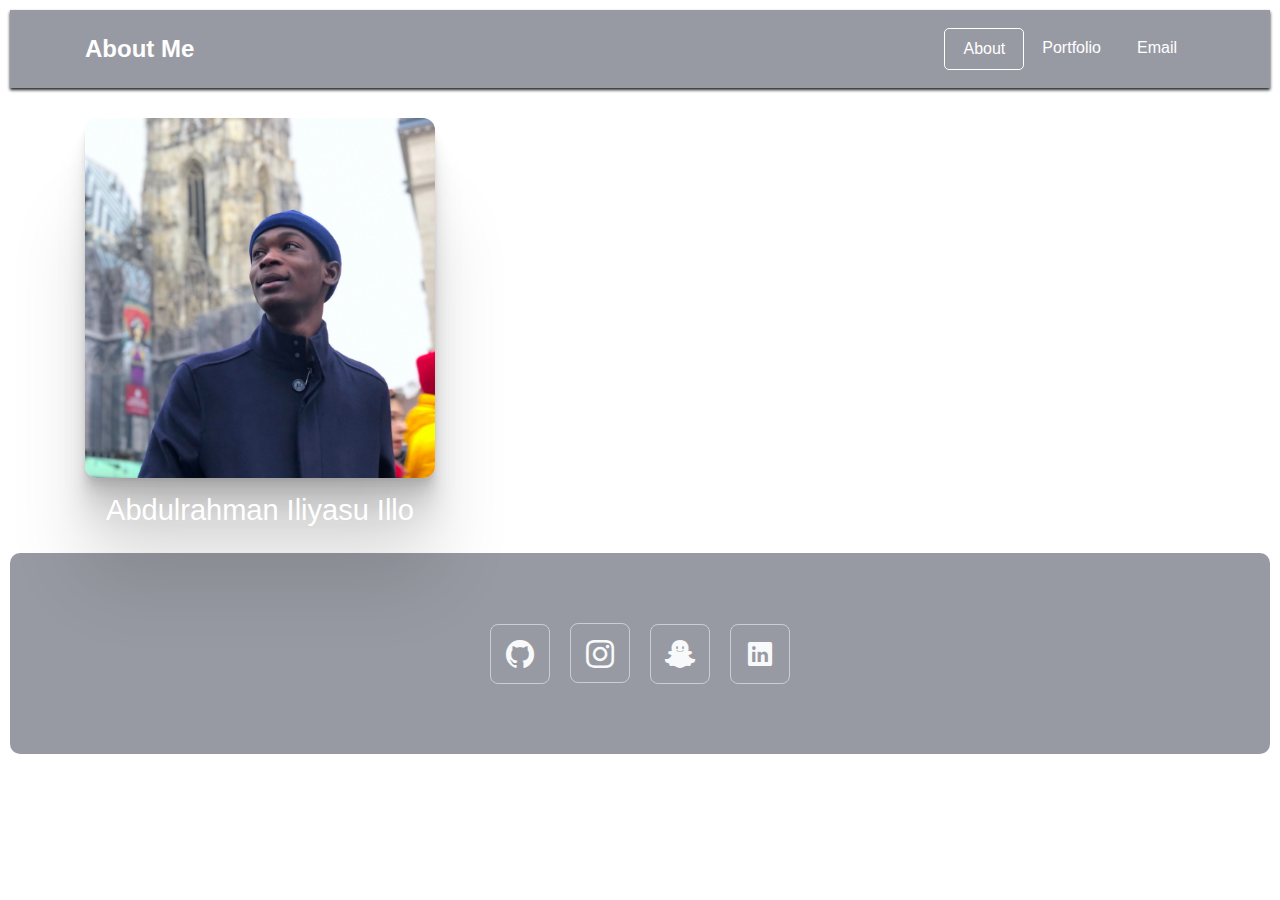
==== index.html @ e0d8e279 "Add files via upload" ====
<!DOCTYPE html>
<html>

<head>
    <meta charset="utf-8">
    <meta name="viewport" content="width=device-width, initial-scale=1.0, shrink-to-fit=no">
    <title>Abdulrahman Iliyasu - Personal</title>
    <meta name="description" content="Abdulrahman Iliyasu Illo personal webpage">
    <link rel="icon" type="image/jpeg" sizes="1529x1553" href="assets/img/me%20copy.jpeg">
    <link rel="stylesheet" href="assets/bootstrap/css/bootstrap.min.css">
    <link rel="stylesheet" href="assets/fonts/fontawesome-all.min.css">
    <link rel="stylesheet" href="assets/fonts/ionicons.min.css">
    <link rel="stylesheet" href="https://cdnjs.cloudflare.com/ajax/libs/animate.css/3.5.2/animate.min.css">
    <link rel="stylesheet" href="assets/css/Navigation-Clean.css">
    <link rel="stylesheet" href="assets/css/Social-Icons.css">
    <link rel="stylesheet" href="assets/css/styles.css">
</head>

<body style="color: rgb(255,255,255);">
    <nav class="navbar navbar-dark navbar-expand-md text-white navigation-clean" style="background: rgba(36,41,60,0.47);border-color: #ffffff;color: rgb(255,255,255);box-shadow: 0px 2px 3px #1f2021;margin: 10px;margin-bottom: 30px;">
        <div class="container"><a class="navbar-brand text-white" href="#" style="font-size: 24px;">About Me</a><button data-toggle="collapse" class="navbar-toggler" data-target="#navcol-1"><span class="sr-only">Toggle navigation</span><span class="navbar-toggler-icon"></span></button>
            <div class="collapse navbar-collapse" id="navcol-1">
                <ul class="nav navbar-nav ml-auto">
                    <li class="nav-item"><a class="nav-link active" data-bs-hover-animate="bounce" href="#" style="color: var(--white);">About</a></li>
                    <li class="nav-item"><a class="nav-link" href="/portfolio" style="color: rgb(255,255,255);">Portfolio</a></li>
                    <li class="nav-item"><a class="nav-link" style="color: rgb(255,255,255);" href="mailto:abdulrahmaniliyasu86@gmail.com">Email</a></li>
                </ul>
            </div>
        </div>
    </nav>
    <div></div>
    <div>
        <div class="container">
            <div class="row">
                <div class="col-md-4" style="margin: 0px;"><img class="img-fluid pic" src="assets/img/me.jpeg" style="border-radius: 12px;">
                    <h1 class="display-1 text-center" style="font-size: 29px;text-align: center;margin: 15px;margin-right: 0px;margin-left: 0px;">Abdulrahman Iliyasu Illo</h1>
                </div>
                <div class="col-md-8">
                    <p class="text-center" style="padding: 20px;margin: 10px;">Hi, I am Abdulrahman, I was born and raised in Nigeria. I am currently in my final years of studying to become a computer science engineer.<br>I want to specialise in software development and embedded systems design. <br>I like being creative and solving problems.</p>
                </div>
            </div>
        </div>
    </div>
    <div class="social-icons" style="margin: 10px;background: rgba(36,41,60,0.47);color: #f2f5f8;border-radius: 10px;"><a href="https://www.github.com/retrx0" target="_blank"><i class="icon ion-social-github" style="color: var(--light);border-width: 1px;border-radius: 8px;"></i></a><a href="https://www.instagram.com/abdul.illo.me"><i class="fab fa-instagram" style="color: var(--light);border-width: 1px;border-radius: 8px;"></i></a><a href="https://www.snapchat.com/add/abdul_rahmern"><i class="icon ion-social-snapchat" style="color: var(--light);border-width: 1px;border-radius: 8px;"></i></a><a href="https://www.linkedin.com/in/abdulrahman-illo-2100971ba/"><i class="icon ion-social-linkedin" style="color: var(--light);border-width: 1px;border-radius: 8px;"></i></a></div>
    <script src="assets/js/jquery.min.js"></script>
    <script src="assets/bootstrap/js/bootstrap.min.js"></script>
    <script src="assets/js/bs-init.js"></script>
</body>

</html>
---- assets/css/Navigation-Clean.css ----
.navigation-clean {
  background: #fff;
  padding-top: .75rem;
  padding-bottom: .75rem;
  color: #333;
  border-radius: 0;
  box-shadow: none;
  border: none;
  margin-bottom: 0;
}

@media (min-width:768px) {
  .navigation-clean {
    padding-top: 1rem;
    padding-bottom: 1rem;
  }
}

.navigation-clean .navbar-brand {
  font-weight: bold;
  color: inherit;
}

.navigation-clean .navbar-brand:hover {
  color: #222;
}

.navigation-clean.navbar-dark .navbar-brand:hover {
  color: #f0f0f0;
}

.navigation-clean .navbar-brand img {
  height: 100%;
  display: inline-block;
  margin-right: 10px;
  width: auto;
}

.navigation-clean .navbar-toggler {
  border-color: #ddd;
}

.navigation-clean .navbar-toggler:hover, .navigation-clean .navbar-toggler:focus {
  background: none;
}

.navigation-clean.navbar-dark .navbar-toggler {
  border-color: #555;
}

.navigation-clean .navbar-toggler {
  color: #FFF;
}

.navigation-clean.navbar-dark .navbar-toggler {
  color: #777;
}

.navigation-clean .navbar-collapse, .navigation-clean .form-inline {
  border-top-color: #ddd;
}

.navigation-clean.navbar-dark .navbar-collapse, .navigation-clean.navbar-dark .form-inline {
  border-top-color: #333;
}

.navigation-clean .navbar-nav > .active > a, .navigation-clean .navbar-nav > .show > a {
  background: none;
  box-shadow: none;
}

.navigation-clean.navbar-light .navbar-nav .nav-link.active, .navigation-clean.navbar-light .navbar-nav .nav-link.active:focus, .navigation-clean.navbar-light .navbar-nav .nav-link.active:hover {
  color: #8f8f8f;
  box-shadow: none;
  background: none;
  pointer-events: none;
}

.navigation-clean.navbar .navbar-nav .nav-link {
  padding-left: 18px;
  padding-right: 18px;
}

.navigation-clean.navbar-light .navbar-nav .nav-link {
  color: #465765;
}

.navigation-clean.navbar-light .navbar-nav .nav-link:focus, .navigation-clean.navbar-light .navbar-nav .nav-link:hover {
  color: #37434d !important;
  background-color: transparent;
}

.navigation-clean .navbar-nav > li > .dropdown-menu {
  margin-top: -5px;
  box-shadow: none;
  background-color: #fff;
  border-radius: 2px;
}

@media (min-width:768px) {
  .navigation-clean .navbar-nav .show .dropdown-menu {
    box-shadow: 0 4px 8px rgba(0,0,0,.1);
  }
}

@media (max-width:767px) {
  .navigation-clean .navbar-nav .show .dropdown-menu .dropdown-item {
    color: #37434d;
    padding-top: .8rem;
    padding-bottom: .8rem;
    line-height: 1;
  }
}

.navigation-clean .dropdown-menu .dropdown-item:focus, .navigation-clean .dropdown-menu .dropdown-item {
  line-height: 2;
  color: #37434d;
}

.navigation-clean .dropdown-menu .dropdown-item:focus, .navigation-clean .dropdown-menu .dropdown-item:hover {
  background: #eee;
  color: inherit;
}

.navigation-clean.navbar-dark {
  background-color: #1f2021;
  color: #fff;
}

.navigation-clean.navbar-dark .navbar-nav a.active, .navigation-clean.navbar-dark .navbar-nav a.active:focus, .navigation-clean.navbar-dark .navbar-nav a.active:hover {
  color: #8f8f8f;
  box-shadow: none;
  background: none;
  pointer-events: none;
}

.navigation-clean.navbar-dark .navbar-nav .nav-link {
  color: #dfe8ee;
}

.navigation-clean.navbar-dark .navbar-nav .nav-link:focus, .navigation-clean.navbar-dark .navbar-nav .nav-link:hover {
  color: #fff;
  background-color: transparent;
}

.navigation-clean.navbar-dark .navbar-nav > li > .dropdown-menu {
  background-color: #1f2021;
}

.navigation-clean.navbar-dark .dropdown-menu .dropdown-item:focus, .navigation-clean.navbar-dark .dropdown-menu .dropdown-item {
  color: #f2f5f8;
}

.navigation-clean.navbar-dark .dropdown-menu .dropdown-item:focus, .navigation-clean.navbar-dark .dropdown-menu .dropdown-item:hover {
  background: #363739;
}

@media (max-width:767px) {
  .navigation-clean.navbar-dark .navbar-nav .show .dropdown-menu .dropdown-item {
    color: #fff;
  }
}
---- assets/css/Social-Icons.css ----
.social-icons {
  color: #313437;
  background-color: #fff;
  text-align: center;
  padding: 70px 0;
}

@media (max-width:767px) {
  .social-icons {
    padding: 50px 0;
  }
}

.social-icons i {
  font-size: 32px;
  display: inline-block;
  color: #757980;
  margin: 0 10px;
  width: 60px;
  height: 60px;
  border: 1px solid #c8ced7;
  text-align: center;
  border-radius: 50%;
  line-height: 60px;
}
---- assets/css/styles.css ----
.pic {
  box-shadow: 0 2.8px 2.2px rgba(0, 0, 0, 0.034), 0 6.7px 5.3px rgba(0, 0, 0, 0.048), 0 12.5px 10px rgba(0, 0, 0, 0.06), 0 22.3px 17.9px rgba(0, 0, 0, 0.072), 0 41.8px 33.4px rgba(0, 0, 0, 0.086), 0 100px 80px rgba(0, 0, 0, 0.12);
}

.nav-link.active.active {
  color: white;
  border: solid 1px;
  border-radius: 5px;
}

.nav-link {
  position: relative;
}

.nav-link:before {
  display: block;
  content: "";
  position: absolute;
  bottom: 0;
  left: 0;
  width: 0;
  height: 2px;
  background: white;
  transition: width .5s ease;
}

.nav-link:hover:before {
  width: 100%;
}

.navbar-brand:hover {
  color: white;
}

.social-icons a i {
  transition-delay: 0ms;
  transition: trasnform .1;
  transition-duration: .15s;
}

.social-icons a i:hover {
  color: #f2f5f8;
  transform: scale(1.05);
  box-shadow: 0 2.8px 2.2px rgba(0, 0, 0, 0.034), 0 6.7px 5.3px rgba(0, 0, 0, 0.048), 0 12.5px 10px rgba(0, 0, 0, 0.06), 0 22.3px 17.9px rgba(0, 0, 0, 0.072), 0 41.8px 33.4px rgba(0, 0, 0, 0.086), 0 100px 80px rgba(0, 0, 0, 0.12);
}
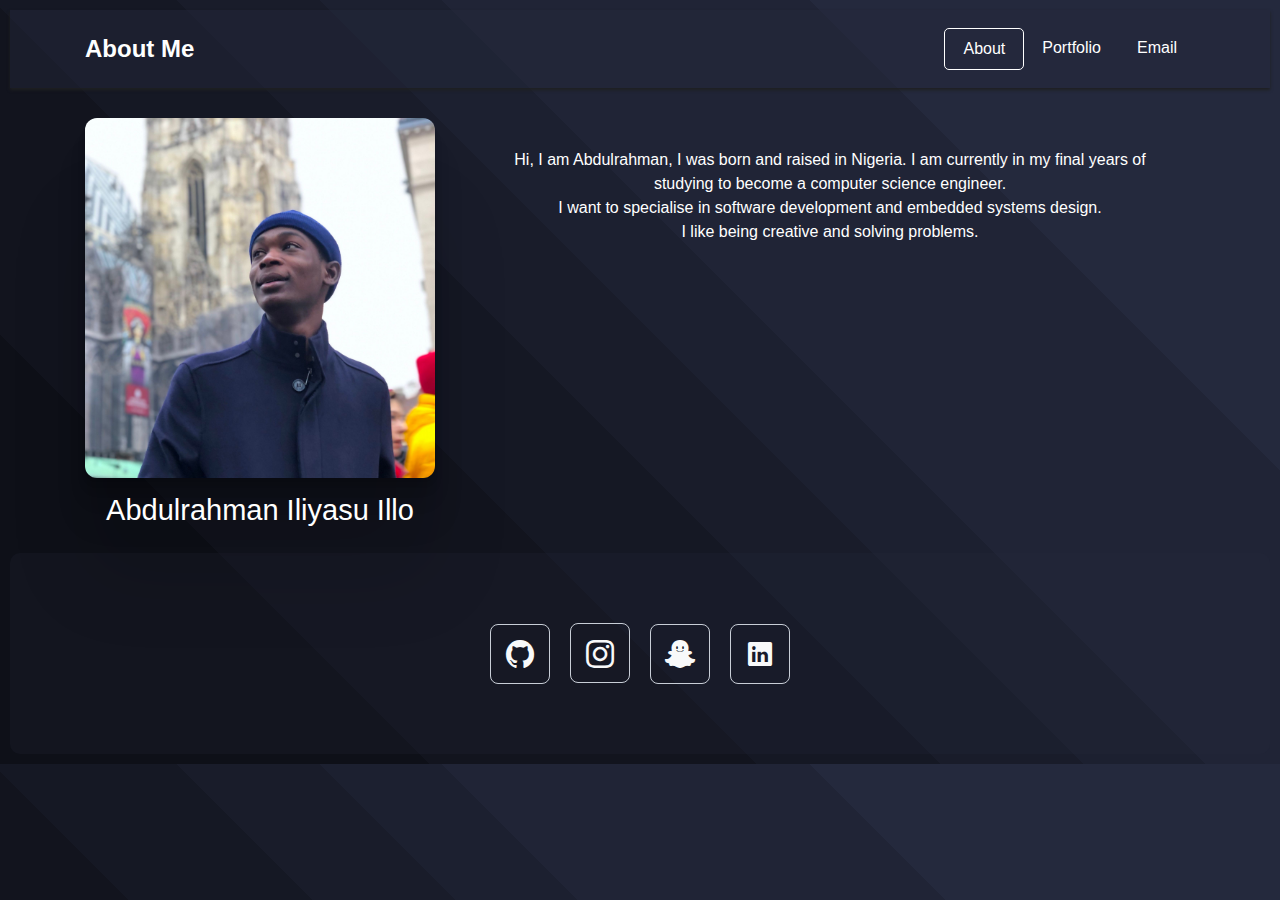
==== commit 76133897: "Add files via upload" ====
--- a/index.html
+++ b/index.html
@@ -41,7 +41,7 @@
             </div>
         </div>
     </div>
-    <div class="social-icons" style="margin: 10px;background: rgba(36,41,60,0.47);color: #f2f5f8;border-radius: 10px;"><a href="https://www.github.com/retrx0" target="_blank"><i class="icon ion-social-github" style="color: var(--light);border-width: 1px;border-radius: 8px;"></i></a><a href="https://www.instagram.com/abdul.illo.me"><i class="fab fa-instagram" style="color: var(--light);border-width: 1px;border-radius: 8px;"></i></a><a href="https://www.snapchat.com/add/abdul_rahmern"><i class="icon ion-social-snapchat" style="color: var(--light);border-width: 1px;border-radius: 8px;"></i></a><a href="https://www.linkedin.com/in/abdulrahman-illo-2100971ba/"><i class="icon ion-social-linkedin" style="color: var(--light);border-width: 1px;border-radius: 8px;"></i></a></div>
+    <div class="social-icons" style="margin: 10px;background: rgba(36,41,60,0.21);color: #f2f5f8;border-radius: 10px;"><a href="https://www.github.com/retrx0" target="_blank"><i class="icon ion-social-github" style="color: var(--light);border-width: 1px;border-radius: 8px;"></i></a><a href="https://www.instagram.com/abdul.illo.me"><i class="fab fa-instagram" style="color: var(--light);border-width: 1px;border-radius: 8px;"></i></a><a href="https://www.snapchat.com/add/abdul_rahmern"><i class="icon ion-social-snapchat" style="color: var(--light);border-width: 1px;border-radius: 8px;"></i></a><a href="https://www.linkedin.com/in/abdulrahman-illo-2100971ba/"><i class="icon ion-social-linkedin" style="color: var(--light);border-width: 1px;border-radius: 8px;"></i></a></div>
     <script src="assets/js/jquery.min.js"></script>
     <script src="assets/bootstrap/js/bootstrap.min.js"></script>
     <script src="assets/js/bs-init.js"></script>
--- a/assets/css/styles.css
+++ b/assets/css/styles.css
@@ -1,3 +1,7 @@
+body {
+  background-image: linear-gradient( 45deg, rgb(14, 16, 24) 0%, rgb(14, 16, 24) 21%, rgb(18, 20, 30) 21%, rgb(18, 20, 30) 37%, rgb(21, 24, 36) 37%, rgb(21, 24, 36) 46%, rgb(25, 28, 42) 46%, rgb(25, 28, 42) 53%, rgb(28, 32, 48) 53%, rgb(28, 32, 48) 59%, rgb(32, 36, 54) 59%, rgb(32, 36, 54) 77%, rgb(36, 41, 61) 77%, rgb(36, 41, 61) 100% );
+}
+
 .pic {
   box-shadow: 0 2.8px 2.2px rgba(0, 0, 0, 0.034), 0 6.7px 5.3px rgba(0, 0, 0, 0.048), 0 12.5px 10px rgba(0, 0, 0, 0.06), 0 22.3px 17.9px rgba(0, 0, 0, 0.072), 0 41.8px 33.4px rgba(0, 0, 0, 0.086), 0 100px 80px rgba(0, 0, 0, 0.12);
 }
@@ -21,7 +25,7 @@
   width: 0;
   height: 2px;
   background: white;
-  transition: width .5s ease;
+  transition: width 0.5s ease;
 }
 
 .nav-link:hover:before {
@@ -34,8 +38,8 @@
 
 .social-icons a i {
   transition-delay: 0ms;
-  transition: trasnform .1;
-  transition-duration: .15s;
+  transition: trasnform 0.1;
+  transition-duration: 0.15s;
 }
 
 .social-icons a i:hover {
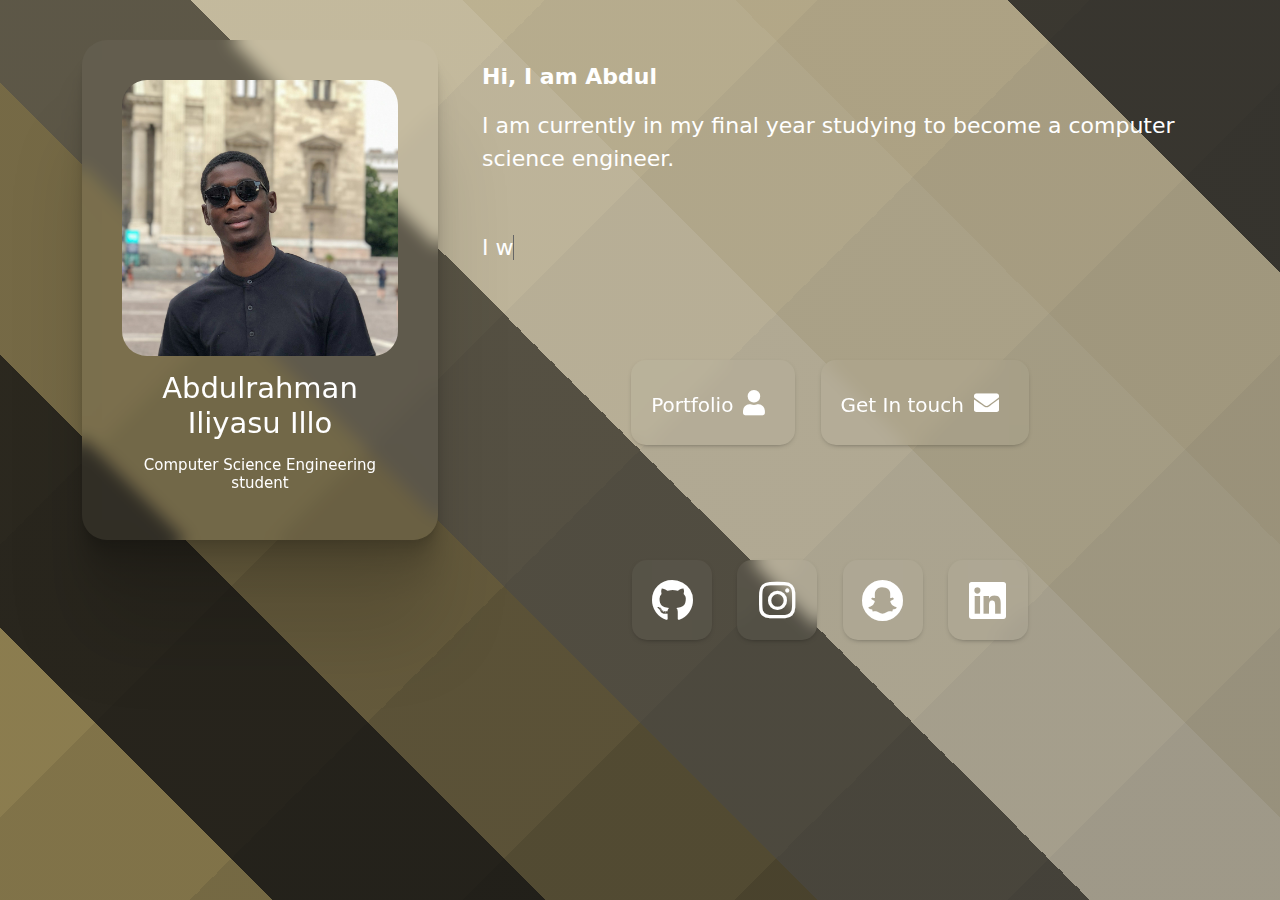
==== commit 9a1acd5f: "New Look" ====
--- a/index.html
+++ b/index.html
@@ -1,50 +1,65 @@
 <!DOCTYPE html>
-<html>
+<html style="background: transparent" lang="en">
 
 <head>
     <meta charset="utf-8">
-    <meta name="viewport" content="width=device-width, initial-scale=1.0, shrink-to-fit=no">
+    <meta content="width=device-width, initial-scale=1.0, shrink-to-fit=no" name="viewport">
     <title>Abdulrahman Iliyasu - Personal</title>
-    <meta name="description" content="Abdulrahman Iliyasu Illo personal webpage">
-    <link rel="icon" type="image/jpeg" sizes="1529x1553" href="assets/img/me%20copy.jpeg">
-    <link rel="stylesheet" href="assets/bootstrap/css/bootstrap.min.css">
-    <link rel="stylesheet" href="assets/fonts/fontawesome-all.min.css">
-    <link rel="stylesheet" href="assets/fonts/ionicons.min.css">
-    <link rel="stylesheet" href="https://cdnjs.cloudflare.com/ajax/libs/animate.css/3.5.2/animate.min.css">
-    <link rel="stylesheet" href="assets/css/Navigation-Clean.css">
-    <link rel="stylesheet" href="assets/css/Social-Icons.css">
-    <link rel="stylesheet" href="assets/css/styles.css">
+    <meta content="Abdulrahman Iliyasu Illo personal webpage" name="description">
+    <link href="./favicon/favicon.ico" rel="icon" sizes="1529x1553" type="image/jpeg">
+    <link href="./css/bootstrap.css" rel="stylesheet">
+    <link href="https://cdnjs.cloudflare.com/ajax/libs/font-awesome/5.14.0/css/all.css" rel="stylesheet">
+    <link href="./fonts/fontawesome-all.min.css" rel="stylesheet">
+    <link href="./fonts/ionicons.min.css" rel="stylesheet">
+    <link href="./css/Navigation-Clean.css" rel="stylesheet">
+    <link href="./css/styles.css" rel="stylesheet">
 </head>
 
-<body style="color: rgb(255,255,255);">
-    <nav class="navbar navbar-dark navbar-expand-md text-white navigation-clean" style="background: rgba(36,41,60,0.47);border-color: #ffffff;color: rgb(255,255,255);box-shadow: 0px 2px 3px #1f2021;margin: 10px;margin-bottom: 30px;">
-        <div class="container"><a class="navbar-brand text-white" href="#" style="font-size: 24px;">About Me</a><button data-toggle="collapse" class="navbar-toggler" data-target="#navcol-1"><span class="sr-only">Toggle navigation</span><span class="navbar-toggler-icon"></span></button>
-            <div class="collapse navbar-collapse" id="navcol-1">
-                <ul class="nav navbar-nav ml-auto">
-                    <li class="nav-item"><a class="nav-link active" data-bs-hover-animate="bounce" href="#" style="color: var(--white);">About</a></li>
-                    <li class="nav-item"><a class="nav-link" href="/portfolio" style="color: rgb(255,255,255);">Portfolio</a></li>
-                    <li class="nav-item"><a class="nav-link" style="color: rgb(255,255,255);" href="mailto:abdulrahmaniliyasu86@gmail.com">Email</a></li>
-                </ul>
+<body>
+<div>
+    <div class="container">
+        <div class="row">
+            <div class="col-md-4">
+                <div class="glass long-shadow" style="padding: 40px">
+                    <img class="img-fluid" src="./img/pic-4.jpeg"
+                         style="border-radius: 25px;" alt="my picture">
+                    <h1 class="display-1 text-center"
+                        style="font-size: 29px;text-align: center;margin: 15px 0;">
+                        Abdulrahman Iliyasu Illo</h1>
+                    <h5 style="font-size: 15px; font-weight: 100; text-align: center">Computer Science Engineering student</h5>
+                </div>
             </div>
-        </div>
-    </nav>
-    <div></div>
-    <div>
-        <div class="container">
-            <div class="row">
-                <div class="col-md-4" style="margin: 0px;"><img class="img-fluid pic" src="assets/img/me.jpeg" style="border-radius: 12px;">
-                    <h1 class="display-1 text-center" style="font-size: 29px;text-align: center;margin: 15px;margin-right: 0px;margin-left: 0px;">Abdulrahman Iliyasu Illo</h1>
+            <div class="col-md-8" style="">
+                <div class="details">
+                    <p style="font-weight: bold">Hi, I am Abdul</p
+                    ><p style="font-weight: 300"> I am currently in my final year studying to become a
+                    computer science engineer.</p>
                 </div>
-                <div class="col-md-8">
-                    <p class="text-center" style="padding: 20px;margin: 10px;">Hi, I am Abdulrahman, I was born and raised in Nigeria. I am currently in my final years of studying to become a computer science engineer.<br>I want to specialise in software development and embedded systems design. <br>I like being creative and solving problems.</p>
+                <div class="text-animate-div details">
+                    <p style="font-weight: 300">
+                        <span
+                                class="txt-rotate"
+                                data-period='700'
+                                data-rotate='[ "I want to be a Software Engineer.","I like creativity.", "I want to be an Entrepreneur.", "I want to be a Pilot."]'></span>
+                    </p>
+                </div>
+                <div class="contact">
+                    <a href="/portfolio">Portfolio<i class="fas fa-user"></i></a>
+                    <a href="mailto:abdulrahmaniliyasu86@gmail.com">Get In touch<i class="fas fa-envelope"></i></a>
+                </div>
+                <div class="social-icons">
+                    <a href="https://www.github.com/retrx0" target="_blank"><i class="fab fa-github"></i></a>
+                    <a href="https://www.instagram.com/abdul.illo.me"><i class="fab fa-instagram"></i></a>
+                    <a href="https://www.snapchat.com/add/abdul_rahmern"><i class="fab fa-snapchat"></i></a>
+                    <a href="https://www.linkedin.com/in/abdulrahman-illo-2100971ba/"><i class="fab fa-linkedin"></i></a>
                 </div>
             </div>
         </div>
     </div>
-    <div class="social-icons" style="margin: 10px;background: rgba(36,41,60,0.21);color: #f2f5f8;border-radius: 10px;"><a href="https://www.github.com/retrx0" target="_blank"><i class="icon ion-social-github" style="color: var(--light);border-width: 1px;border-radius: 8px;"></i></a><a href="https://www.instagram.com/abdul.illo.me"><i class="fab fa-instagram" style="color: var(--light);border-width: 1px;border-radius: 8px;"></i></a><a href="https://www.snapchat.com/add/abdul_rahmern"><i class="icon ion-social-snapchat" style="color: var(--light);border-width: 1px;border-radius: 8px;"></i></a><a href="https://www.linkedin.com/in/abdulrahman-illo-2100971ba/"><i class="icon ion-social-linkedin" style="color: var(--light);border-width: 1px;border-radius: 8px;"></i></a></div>
-    <script src="assets/js/jquery.min.js"></script>
-    <script src="assets/bootstrap/js/bootstrap.min.js"></script>
-    <script src="assets/js/bs-init.js"></script>
+</div>
+<script src="./js/jquery.min.js"></script>
+<script src="./js/bootstrap.min.js"></script>
+<script src="./js/text-animation.js"></script>
 </body>
 
 </html>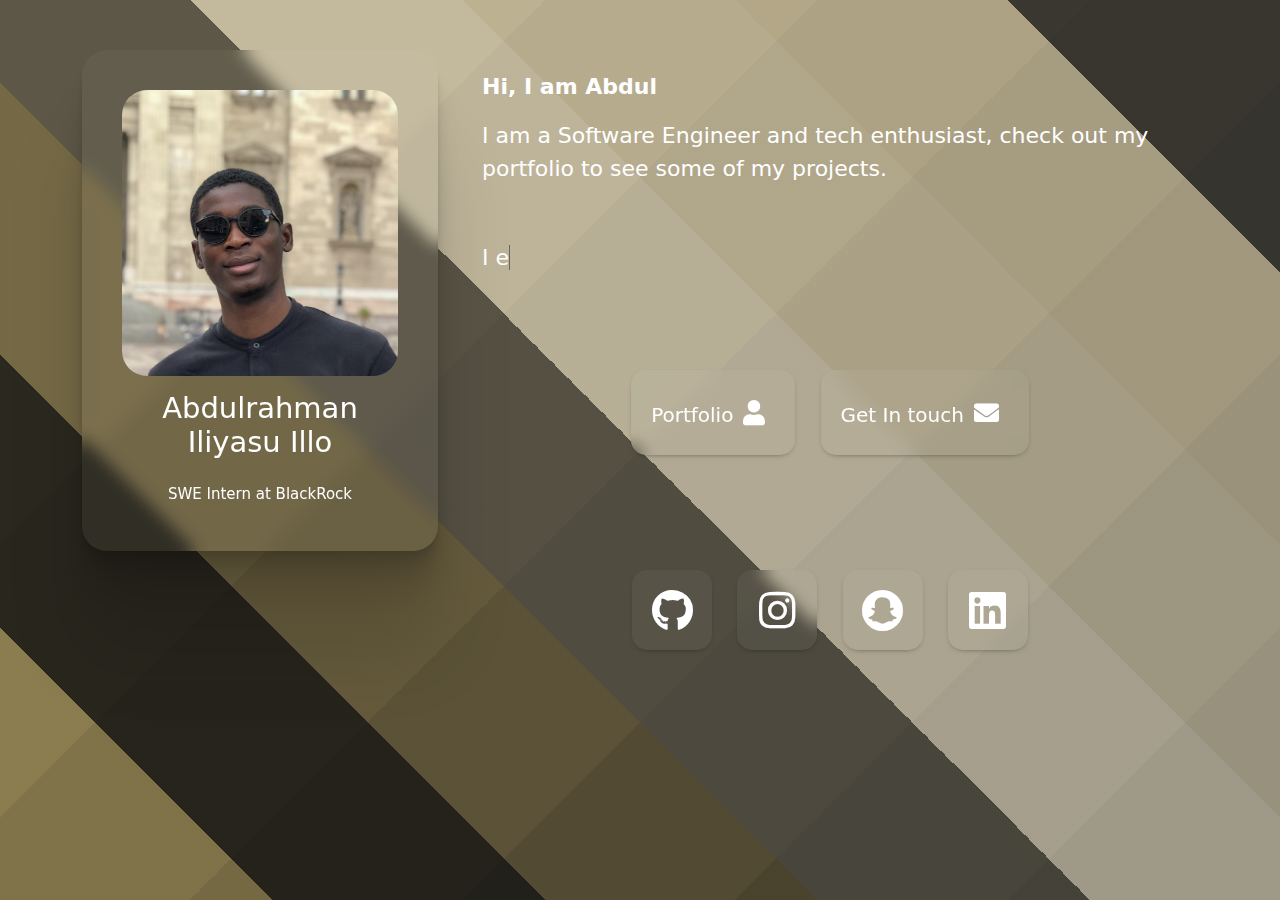
==== commit 415f7c21: "some update" ====
--- a/index.html
+++ b/index.html
@@ -6,7 +6,20 @@
     <meta content="width=device-width, initial-scale=1.0, shrink-to-fit=no" name="viewport">
     <title>Abdulrahman Iliyasu - Personal</title>
     <meta content="Abdulrahman Iliyasu Illo personal webpage" name="description">
-    <link href="./favicon/favicon.ico" rel="icon" sizes="1529x1553" type="image/jpeg">
+    <meta name="keywords" content="Iliasu, Iliyasu, Illo, Abdulrahman, Abdul-Illo, Abdulrahman-iliyasu, Abdulrahman-iliasu" />
+    <!-- Socail Medai Tags -->
+         
+    <meta property="og:description" content="Abdulrahman Iliyasu Illo Personal Site" />
+    <meta property="og:url" content="abdulrahmaniliyasu.me" />
+    <meta property="og:title" content="Abdulrahman Iliyasu Illo" />
+    <meta name="twitter:card" content="">
+    <meta name="twitter:site" content="">
+    <meta name="twitter:title" content="Abdulrahman Iliyasu">
+    <meta name="twitter:description" content="">
+    <meta name="twitter:image" content="">
+
+    <link href="./favicon/favicon.ico" rel="icon" type="image/x-icon">
+    <link href="./favicon/apple-touch-icon.png" rel="icon" type="image/png">
     <link href="./css/bootstrap.css" rel="stylesheet">
     <link href="https://cdnjs.cloudflare.com/ajax/libs/font-awesome/5.14.0/css/all.css" rel="stylesheet">
     <link href="./fonts/fontawesome-all.min.css" rel="stylesheet">
@@ -21,26 +34,28 @@
         <div class="row">
             <div class="col-md-4">
                 <div class="glass long-shadow" style="padding: 40px">
-                    <img class="img-fluid" src="./img/pic-4.jpeg"
+                    <img class="img-fluid" src="./img/pic-4-m.jpeg"
                          style="border-radius: 25px;" alt="my picture">
                     <h1 class="display-1 text-center"
                         style="font-size: 29px;text-align: center;margin: 15px 0;">
-                        Abdulrahman Iliyasu Illo</h1>
-                    <h5 style="font-size: 15px; font-weight: 100; text-align: center">Computer Science Engineering student</h5>
+                        Abdulrahman Iliyasu Illo</h1>   
+                        <h1 class="display-1 text-center"
+                        style="font-size: 2px;color: transparent;">
+                        Abdulrahman Iliasu Illo</h1>
+                    <h5 style="font-size: 15px; font-weight: 300; text-align: center">SWE Intern at BlackRock</h5>
                 </div>
             </div>
-            <div class="col-md-8" style="">
+            <div class="col-md-8">
                 <div class="details">
-                    <p style="font-weight: bold">Hi, I am Abdul</p
-                    ><p style="font-weight: 300"> I am currently in my final year studying to become a
-                    computer science engineer.</p>
+                    <p style="font-weight: bold">Hi, I am Abdul</p>
+                    <p style="font-weight: 300">I am a Software Engineer and tech enthusiast, check out my portfolio to see some of my projects.</p>
                 </div>
                 <div class="text-animate-div details">
                     <p style="font-weight: 300">
                         <span
                                 class="txt-rotate"
-                                data-period='700'
-                                data-rotate='[ "I want to be a Software Engineer.","I like creativity.", "I want to be an Entrepreneur.", "I want to be a Pilot."]'></span>
+                                data-period='500'
+                                data-rotate='[ "I enjoy building stuff.","I like creativity.", "I like Entrepreneurship.", "I love technology." ,"I want to be a Pilot."]'></span>
                     </p>
                 </div>
                 <div class="contact">
--- a/css/styles.css
+++ b/css/styles.css
@@ -1,151 +1,211 @@
 @media (max-width: 575.98px) {
-    body{
-        padding-top: 5px !important;
-    }
-    .row{
-        margin: 30px;
-    }
-    .contact, .social-icons{
-        padding: 10px !important;
-    }
-}
-
-@media (max-width: 767.98px) {  }
-
-@media (max-width: 991.98px) {  }
-
-@media (max-width: 1199.98px) {  }
-
-@media (max-width: 1399.98px) {  }
+  body {
+    padding-top: 5px !important;
+  }
+  .row {
+    margin: 30px;
+  }
+  .contact,
+  .social-icons {
+    padding: 10px !important;
+  }
+}
+
+@media (max-width: 767.98px) {
+}
+
+@media (max-width: 991.98px) {
+}
+
+@media (max-width: 1199.98px) {
+}
+
+@media (max-width: 1399.98px) {
+}
 
 :root {
-    --text: #FFFFFF;
-    --accent: #FFFFFF;
+  --text: #ffffff;
+  --accent: #000000;
 }
 
 body {
-    padding-top: 40px;
-    padding-bottom: 10px;
-    height: 100vh;
-    background-image: linear-gradient(45deg, rgba(171,168,117, 0.11) 0%, rgba(171,168,117, 0.11) 12.5%,rgba(19,19,19, 0.81) 12.5%, rgba(19,19,19, 0.81) 25%,rgba(41,42,40, 0.28) 25%, rgba(41,42,40, 0.28) 37.5%,rgba(66,66,66, 0.67) 37.5%, rgba(66,66,66, 0.67) 50%,rgba(243,240,232, 0.5019607843137255) 50%, rgba(243,240,232, 0.5019607843137255) 62.5%,rgba(229,224,208, 0.5019607843137255) 62.5%, rgba(229,224,208, 0.5019607843137255) 75%,rgba(222,215,196, 0.5019607843137255) 75%, rgba(222,215,196, 0.5019607843137255) 87.5%,rgba(44,44,44, 0.82) 87.5%, rgba(44,44,44, 0.82) 100%),linear-gradient(135deg, rgb(147,130,81) 0%, rgb(147,130,81) 12.5%,rgb(147,130,81) 12.5%, rgb(147,130,81) 25%,rgb(135,119,74) 25%, rgb(135,119,74) 37.5%,rgb(123,108,67) 37.5%, rgb(123,108,67) 50%,rgb(110,97,61) 50%, rgb(110,97,61) 62.5%,rgb(98,87,54) 62.5%, rgb(98,87,54) 75%,rgb(86,76,47) 75%, rgb(86,76,47) 87.5%,rgb(74,65,40) 87.5%, rgb(74,65,40) 100%);
-    /*background-image: linear-gradient(45deg, rgba(26,23,14, 0.5019607843137255) 0%, rgba(26,23,14, 0.5019607843137255) 12.5%,rgba(44,39,24, 0.5019607843137255) 12.5%, rgba(44,39,24, 0.5019607843137255) 25%,rgba(67,59,36, 0.5019607843137255) 25%, rgba(67,59,36, 0.5019607843137255) 37.5%,rgba(123,108,67, 0.5019607843137255) 37.5%, rgba(123,108,67, 0.5019607843137255) 50%,rgba(163,157,145, 0.5019607843137255) 50%, rgba(163,157,145, 0.5019607843137255) 62.5%,rgba(128,125,125, 0.5019607843137255) 62.5%, rgba(128,125,125, 0.5019607843137255) 75%,rgba(93,93,93, 0.5019607843137255) 75%, rgba(93,93,93, 0.5019607843137255) 87.5%,rgba(93,93,93, 0.5019607843137255) 87.5%, rgba(93,93,93, 0.5019607843137255) 100%),linear-gradient(135deg, rgb(134,134,134) 0%, rgb(134,134,134) 12.5%,rgb(160,141,87) 12.5%, rgb(160,141,87) 25%,rgb(135,119,74) 25%, rgb(135,119,74) 37.5%,rgb(110,97,61) 37.5%, rgb(110,97,61) 50%,rgb(100,88,54) 50%, rgb(100,88,54) 62.5%,rgb(104,91,56) 62.5%, rgb(104,91,56) 75%,rgb(26,23,14) 75%, rgb(26,23,14) 87.5%,rgb(14,18,22) 87.5%, rgb(14,18,22) 100%);*/
-    /*background-image: radial-gradient(circle at center right, rgb(14,18,22) 0%, rgb(14,18,22) 5%,rgb(42,44,52) 5%, rgb(42,44,52) 10%,rgb(35,37,43) 10%, rgb(35,37,43) 15%,rgb(26,27,32) 15%, rgb(26,27,32) 20%,rgb(109,103,88) 20%, rgb(109,103,88) 25%,rgb(190,176,137) 25%, rgb(190,176,137) 30%,rgb(173,168,153) 30%, rgb(173,168,153) 35%,rgb(209,199,171) 35%, rgb(209,199,171) 100%);*/
-    /*background-image: repeating-linear-gradient(45deg, rgb(27, 27, 27) 0px, rgb(27, 27, 27) 97px,rgb(24, 24, 24) 97px, rgb(24, 24, 24) 194px,rgb(20, 20, 20) 194px, rgb(20, 20, 20) 291px);*/
-    /*background-image: radial-gradient(circle 7px at 65% 42%, rgb(56,56,56) 0%, rgb(56,56,56) 50%,transparent 50%, transparent 100%),radial-gradient(circle 7px at 18% 54%, rgb(56,56,56) 0%, rgb(56,56,56) 50%,transparent 50%, transparent 100%),radial-gradient(circle 7px at 69% 14%, rgb(56,56,56) 0%, rgb(56,56,56) 50%,transparent 50%, transparent 100%),radial-gradient(circle 7px at 0% 63%, rgb(56,56,56) 0%, rgb(56,56,56) 50%,transparent 50%, transparent 100%),radial-gradient(circle 7px at 41% 87%, rgb(56,56,56) 0%, rgb(56,56,56) 50%,transparent 50%, transparent 100%),radial-gradient(circle 5px at 81% 77%, rgb(56,56,56) 0%, rgb(56,56,56) 50%,transparent 50%, transparent 100%),radial-gradient(circle 5px at 97% 65%, rgb(56,56,56) 0%, rgb(56,56,56) 50%,transparent 50%, transparent 100%),radial-gradient(circle 5px at 78% 54%, rgb(56,56,56) 0%, rgb(56,56,56) 50%,transparent 50%, transparent 100%),radial-gradient(circle 5px at 99% 20%, rgb(56,56,56) 0%, rgb(56,56,56) 50%,transparent 50%, transparent 100%),radial-gradient(circle 5px at 13% 74%, rgb(56,56,56) 0%, rgb(56,56,56) 50%,transparent 50%, transparent 100%),radial-gradient(circle 12px at 71% 11%, rgb(43,43,43) 0%, rgb(43,43,43) 50%,transparent 50%, transparent 100%),radial-gradient(circle 12px at 86% 30%, rgb(43,43,43) 0%, rgb(43,43,43) 50%,transparent 50%, transparent 100%),radial-gradient(circle 12px at 56% 50%, rgb(43,43,43) 0%, rgb(43,43,43) 50%,transparent 50%, transparent 100%),radial-gradient(circle at center right, rgb(35,35,35) 0%, rgb(35,35,35) 10%,transparent 10%, transparent 90%),linear-gradient(90deg, rgb(47, 113, 183),rgb(136, 79, 213));*/
-    color: var(--accent) !important;
-    --white: '#FFFFFF';
-    --light: '#f2f2f2';
-}
-
-.long-shadow{
-    box-shadow: 0 2.8px 2.2px rgba(0, 0, 0, 0.034), 0 6.7px 5.3px rgba(0, 0, 0, 0.048), 0 12.5px 10px rgba(0, 0, 0, 0.06), 0 22.3px 17.9px rgba(0, 0, 0, 0.072), 0 41.8px 33.4px rgba(0, 0, 0, 0.086), 0 100px 80px rgba(0, 0, 0, 0.12);
-}
-
-.glass{
-    background: rgba( 255, 255, 255, 0.04 );
-    backdrop-filter: blur( 8px );
-    -webkit-backdrop-filter: blur( 8px );
-    border-radius: 25px;
-}
-.details{
-    padding: 20px;
-    font-size: 22px;
+  color: var(--text);
+  padding-top: 50px;
+  padding-bottom: 10px;
+  height: 100vh;
+  background-image: linear-gradient(
+      45deg,
+      rgba(171, 168, 117, 0.11) 0%,
+      rgba(171, 168, 117, 0.11) 12.5%,
+      rgba(19, 19, 19, 0.81) 12.5%,
+      rgba(19, 19, 19, 0.81) 25%,
+      rgba(41, 42, 40, 0.28) 25%,
+      rgba(41, 42, 40, 0.28) 37.5%,
+      rgba(66, 66, 66, 0.67) 37.5%,
+      rgba(66, 66, 66, 0.67) 50%,
+      rgba(243, 240, 232, 0.5019607843137255) 50%,
+      rgba(243, 240, 232, 0.5019607843137255) 62.5%,
+      rgba(229, 224, 208, 0.5019607843137255) 62.5%,
+      rgba(229, 224, 208, 0.5019607843137255) 75%,
+      rgba(222, 215, 196, 0.5019607843137255) 75%,
+      rgba(222, 215, 196, 0.5019607843137255) 87.5%,
+      rgba(44, 44, 44, 0.82) 87.5%,
+      rgba(44, 44, 44, 0.82) 100%
+    ),
+    linear-gradient(
+      135deg,
+      rgb(147, 130, 81) 0%,
+      rgb(147, 130, 81) 12.5%,
+      rgb(147, 130, 81) 12.5%,
+      rgb(147, 130, 81) 25%,
+      rgb(135, 119, 74) 25%,
+      rgb(135, 119, 74) 37.5%,
+      rgb(123, 108, 67) 37.5%,
+      rgb(123, 108, 67) 50%,
+      rgb(110, 97, 61) 50%,
+      rgb(110, 97, 61) 62.5%,
+      rgb(98, 87, 54) 62.5%,
+      rgb(98, 87, 54) 75%,
+      rgb(86, 76, 47) 75%,
+      rgb(86, 76, 47) 87.5%,
+      rgb(74, 65, 40) 87.5%,
+      rgb(74, 65, 40) 100%
+    );
+
+  /* background: linear-gradient(90deg, #eded2be0, #ce62ac, #f4d108);
+  background-size: 300% 300%;
+  animation: gradient 10s alternate infinite;
+  height: 100%;
+  width: 100%; */
+}
+@keyframes gradient {
+  0% {
+    background-position: 0%;
+  }
+  100% {
+    background-position: 100%;
+  }
+}
+
+.long-shadow {
+  box-shadow: 0 2.8px 2.2px rgba(0, 0, 0, 0.034),
+    0 6.7px 5.3px rgba(0, 0, 0, 0.048), 0 12.5px 10px rgba(0, 0, 0, 0.06),
+    0 22.3px 17.9px rgba(0, 0, 0, 0.072), 0 41.8px 33.4px rgba(0, 0, 0, 0.086),
+    0 100px 80px rgba(0, 0, 0, 0.12);
+}
+
+.glass {
+  background: rgba(255, 255, 255, 0.04);
+  backdrop-filter: blur(8px);
+  -webkit-backdrop-filter: blur(8px);
+  border-radius: 25px;
+}
+.details {
+  padding: 20px;
+  font-size: 22px;
 }
 
 /*Contact*/
-.contact a{
-    text-decoration: none;
-    color: var(--accent);
-    border-radius: 15px;
-    display: inline-block;
-    padding: 20px;
-    margin: 10px;
-    font-size: 20px;
-    text-align: center;
-    background: rgba( 255, 255, 255, 0.04 );
-    backdrop-filter: blur( 8px );
-    -webkit-backdrop-filter: blur( 8px );
-}
-
-.contact i{
-    font-size: 25px;
-    padding: 10px;
+.contact a {
+  text-decoration: none;
+  color: var(--text);
+  border-radius: 15px;
+  display: inline-block;
+  padding: 20px;
+  margin: 10px;
+  font-size: 20px;
+  text-align: center;
+  background: rgba(255, 255, 255, 0.04);
+  backdrop-filter: blur(8px);
+  -webkit-backdrop-filter: blur(8px);
+}
+
+.contact i {
+  font-size: 25px;
+  padding: 10px;
 }
 
 /* Social Icons*/
 
-@media (max-width:767px) {
-    .social-icons {
-        padding: 50px 0;
-    }
-}
-.social-icons, .contact {
-    color: #313437;
-    background-color: transparent;
-    text-align: center;
+@media (max-width: 767px) {
+  .social-icons {
     padding: 50px 0;
+  }
+}
+.social-icons,
+.contact {
+  color: #313437;
+  background-color: transparent;
+  text-align: center;
+  padding: 50px 0;
 }
 
 .social-icons i {
-    font-size: 42px;
-    display: inline-block;
-    color: var(--accent);
-    margin: 5px 10px;
-    width: 80px;
-    height: 80px;
-    border-radius: 15px;
-    text-align: center;
-    line-height: 80px;
-    background: rgba( 255, 255, 255, 0.04 );
-    backdrop-filter: blur( 8px );
-    -webkit-backdrop-filter: blur( 8px );
-}
-
-.social-icons a i, .contact a {
-    transition-delay: 0ms;
-    transition-duration: 0.15s;
-    box-shadow: 0 2px 7px -5px #000000;
-}
-
-.social-icons a i:hover, .contact a:hover {
-    color: var(--text);
-    transform: scale(1.05);
-    box-shadow: 0 2.8px 2.2px rgba(0, 0, 0, 0.034), 0 6.7px 5.3px rgba(0, 0, 0, 0.048), 0 12.5px 10px rgba(0, 0, 0, 0.06), 0 22.3px 17.9px rgba(0, 0, 0, 0.072), 0 41.8px 33.4px rgba(0, 0, 0, 0.086), 0 100px 80px rgba(0, 0, 0, 0.12);
-    border-radius: 15px;
-    background: rgba( 255, 255, 255, 0.04 );
-    backdrop-filter: blur( 10px );
-    -webkit-backdrop-filter: blur( 10px );
+  font-size: 42px;
+  display: inline-block;
+  color: var(--text);
+  margin: 5px 10px;
+  width: 80px;
+  height: 80px;
+  border-radius: 15px;
+  text-align: center;
+  line-height: 80px;
+  background: rgba(255, 255, 255, 0.04);
+  backdrop-filter: blur(8px);
+  -webkit-backdrop-filter: blur(8px);
+}
+
+.social-icons a i,
+.contact a {
+  transition-delay: 0ms;
+  transition-duration: 0.15s !important;
+  box-shadow: 0 2px 7px -5px #000000;
+  /* box-shadow: 0 3px 4px rgba(140, 149, 159, 0.15); */
+}
+
+.social-icons a i:hover,
+.contact a:hover {
+  color: var(--text);
+  transform: scale(1.05);
+  box-shadow: 0 2.8px 2.2px rgba(0, 0, 0, 0.034),
+    0 6.7px 5.3px rgba(0, 0, 0, 0.048), 0 12.5px 10px rgba(0, 0, 0, 0.06),
+    0 22.3px 17.9px rgba(0, 0, 0, 0.072), 0 41.8px 33.4px rgba(0, 0, 0, 0.086),
+    0 100px 80px rgba(0, 0, 0, 0.12);
+  border-radius: 15px;
+  background: rgba(255, 255, 255, 0.04);
+  backdrop-filter: blur(10px);
+  -webkit-backdrop-filter: blur(10px);
 }
 
 /* PARAGRAPH */
 .text-animate {
-    border-right: solid 3px white;
-    white-space: nowrap;
-    overflow: hidden;
+  border-right: solid 3px var(--text);
+  white-space: nowrap;
+  overflow: hidden;
 }
 
 /* Animation */
 .text-animate {
-    animation: animated-text 4s steps(29, end) 1s 1 normal both, animated-cursor 600ms steps(29, end) infinite;
+  animation: animated-text 2s steps(19, end) 1s 1 normal both,
+    animated-cursor 600ms steps(19, end) infinite;
 }
 
 /* text animation */
 @keyframes animated-text {
-    from {
-        width: 0;
-    }
-    to {
-        width: 100%;
-    }
+  from {
+    width: 0;
+  }
+  to {
+    width: 100%;
+  }
 }
 
 /* cursor animations */
 @keyframes animated-cursor {
-    from {
-        border-right-color: white;
-    }
-    to {
-        border-right-color: transparent;
-    }
-}
-
+  from {
+    border-right-color: white;
+  }
+  to {
+    border-right-color: transparent;
+  }
+}
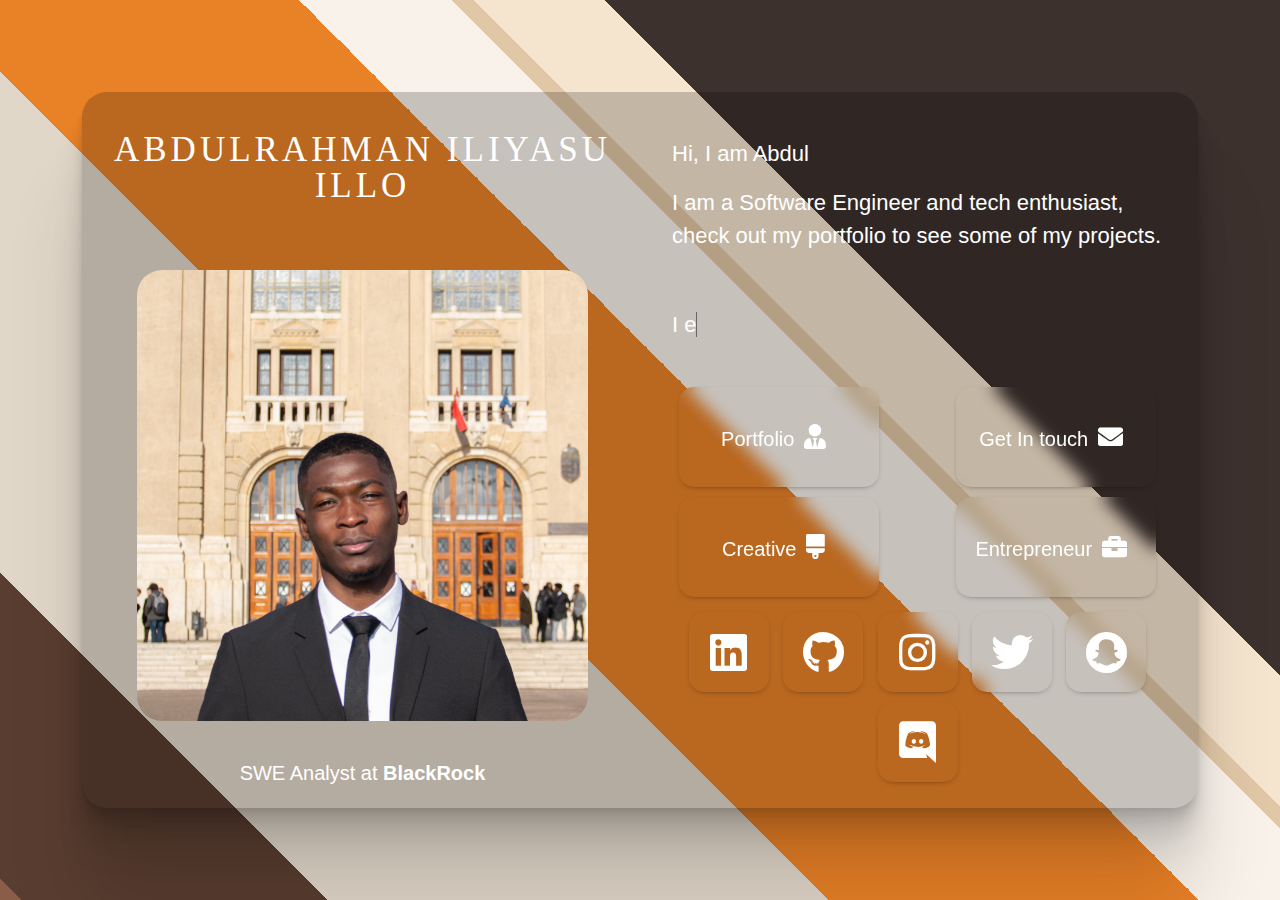
==== commit 8dd9b555: "new look #2" ====
--- a/index.html
+++ b/index.html
@@ -6,9 +6,10 @@
     <meta content="width=device-width, initial-scale=1.0, shrink-to-fit=no" name="viewport">
     <title>Abdulrahman Iliyasu - Personal</title>
     <meta content="Abdulrahman Iliyasu Illo personal webpage" name="description">
-    <meta name="keywords" content="Iliasu, Iliyasu, Illo, Abdulrahman, Abdul-Illo, Abdulrahman-iliyasu, Abdulrahman-iliasu" />
+    <meta name="keywords"
+        content="Iliasu, Iliyasu, Illo, Abdulrahman, Abdul-Illo, Abdulrahman-iliyasu, Abdulrahman-iliasu" />
     <!-- Socail Medai Tags -->
-         
+
     <meta property="og:description" content="Abdulrahman Iliyasu Illo Personal Site" />
     <meta property="og:url" content="abdulrahmaniliyasu.me" />
     <meta property="og:title" content="Abdulrahman Iliyasu Illo" />
@@ -26,55 +27,91 @@
     <link href="./fonts/ionicons.min.css" rel="stylesheet">
     <link href="./css/Navigation-Clean.css" rel="stylesheet">
     <link href="./css/styles.css" rel="stylesheet">
+    <link rel="stylesheet" href="https://cdnjs.cloudflare.com/ajax/libs/animate.css/4.1.1/animate.min.css" />
 </head>
 
 <body>
-<div>
-    <div class="container">
-        <div class="row">
-            <div class="col-md-4">
-                <div class="glass long-shadow" style="padding: 40px">
-                    <img class="img-fluid" src="./img/pic-4-m.jpeg"
-                         style="border-radius: 25px;" alt="my picture">
-                    <h1 class="display-1 text-center"
-                        style="font-size: 29px;text-align: center;margin: 15px 0;">
-                        Abdulrahman Iliyasu Illo</h1>   
-                        <h1 class="display-1 text-center"
-                        style="font-size: 2px;color: transparent;">
-                        Abdulrahman Iliasu Illo</h1>
-                    <h5 style="font-size: 15px; font-weight: 300; text-align: center">SWE Intern at BlackRock</h5>
-                </div>
-            </div>
-            <div class="col-md-8">
-                <div class="details">
-                    <p style="font-weight: bold">Hi, I am Abdul</p>
-                    <p style="font-weight: 300">I am a Software Engineer and tech enthusiast, check out my portfolio to see some of my projects.</p>
-                </div>
-                <div class="text-animate-div details">
-                    <p style="font-weight: 300">
-                        <span
-                                class="txt-rotate"
-                                data-period='500'
-                                data-rotate='[ "I enjoy building stuff.","I like creativity.", "I like Entrepreneurship.", "I love technology." ,"I want to be a Pilot."]'></span>
-                    </p>
-                </div>
-                <div class="contact">
-                    <a href="/portfolio">Portfolio<i class="fas fa-user"></i></a>
-                    <a href="mailto:abdulrahmaniliyasu86@gmail.com">Get In touch<i class="fas fa-envelope"></i></a>
-                </div>
-                <div class="social-icons">
-                    <a href="https://www.github.com/retrx0" target="_blank"><i class="fab fa-github"></i></a>
-                    <a href="https://www.instagram.com/abdul.illo.me"><i class="fab fa-instagram"></i></a>
-                    <a href="https://www.snapchat.com/add/abdul_rahmern"><i class="fab fa-snapchat"></i></a>
-                    <a href="https://www.linkedin.com/in/abdulrahman-illo-2100971ba/"><i class="fab fa-linkedin"></i></a>
+    <div class="" style="height: 100%;">
+        <div class="container" style="height: 100%; display: flex; align-items: center; justify-content: center;">
+            <div class="card-lg long-shadow animate__animated">
+                <div class="row">
+                    <div class="col-sm">
+                        <h1 class="display-1 text-center full-name" style="margin: 15px 0;">
+                            Abdulrahman Iliyasu Illo</h1>
+                        <h1 class="display-1 text-center" style="font-size: 2px;color: transparent;">
+                            Abdulrahman Iliasu Illo</h1>
+                        <div class="" style="padding: 40px">
+                            <img class="img-fluid" src="./img/pt2.jpg" style="border-radius: 25px;" alt="my picture">
+                        </div>
+                        <h5 style="font-family:Verdana, Geneva, Tahoma, sans-serif; text-align: center">
+                            SWE Analyst at
+                            <a href="https://en.wikipedia.org/wiki/BlackRock" class="company-link">BlackRock</a>
+                        </h5>
+                    </div>
+                    <div class="col-sm">
+                        <div class="details">
+                            <p>Hi, I am Abdul</p>
+                            <p style="font-weight: 100">I am a Software Engineer and tech enthusiast, check out my
+                                portfolio
+                                to see some of my projects.</p>
+                        </div>
+                        <div class="text-animate-div details">
+                            <p style="font-weight: 300">
+                                <span class="txt-rotate" data-period='500'
+                                    data-rotate='[ "I enjoy building stuff.","I like creativity.", "I like Entrepreneurship.", "I love technology." ,"I want to be a Pilot."]'></span>
+                            </p>
+                        </div>
+                        <div class="contact">
+                            <div class="row">
+                                <div class="col-sm">
+                                    <div class="contact-button">
+                                        <a href="/portfolio" class="">
+                                            Portfolio<i class="fas fa-user-tie"></i>
+                                        </a>
+                                    </div>
+                                </div>
+                                <div class="col-sm">
+                                    <div class="contact-button">
+                                        <a href="mailto:abdulrahmaniliyasu86@gmail.com" class="">Get In touch<i
+                                                class="fas fa-envelope"></i></a>
+                                    </div>
+                                </div>
+                            </div>
+                            <div class="row">
+                                <div class="col-sm">
+                                    <div class="contact-button">
+                                        <a href="#">Creative<i class="fas fa-brush"></i></a>
+                                    </div>
+                                </div>
+                                <div class="col-sm">
+                                    <div class="contact-button">
+                                        <a href="#">Entrepreneur<i class="fas fa-briefcase"></i></a>
+                                    </div>
+                                </div>
+                            </div>
+                        </div>
+                        <div class="row">
+                            <div class="social-icons">
+                                <a href="https://www.linkedin.com/in/abdulrahman-illo-2100971ba/"><i
+                                        class="fab fa-linkedin"></i></a>
+                                <a href="https://www.github.com/retrx0" target="_blank"><i
+                                        class="fab fa-github"></i></a>
+                                <a href="https://www.instagram.com/abdul.illo.me"><i class="fab fa-instagram"></i></a>
+                                <a href="https://www.twitter.com/abdulrahmanill0"><i class="fab fa-twitter"></i></a>
+                                <a href="https://www.snapchat.com/add/abdul_rahmern"><i class="fab fa-snapchat"></i></a>
+                                <a href="https://www.discord.com/not_found"><i class="fab fa-discord"></i></a>
+                            </div>
+                        </div>
+                    </div>
+
                 </div>
             </div>
         </div>
     </div>
-</div>
-<script src="./js/jquery.min.js"></script>
-<script src="./js/bootstrap.min.js"></script>
-<script src="./js/text-animation.js"></script>
+    <script src="./js/jquery.min.js"></script>
+    <script src="./js/bootstrap.min.js"></script>
+    <script src="./js/text-animation.js"></script>
+    <script src="./js/hover-3d-effect.js"></script>
 </body>
 
 </html>--- a/css/styles.css
+++ b/css/styles.css
@@ -1,13 +1,30 @@
 @media (max-width: 575.98px) {
+  html,
   body {
     padding-top: 5px !important;
+    display: block !important;
+  }
+  .col-sm{
+    margin-top: 10px;
   }
   .row {
-    margin: 30px;
+    margin: 20px;
   }
   .contact,
   .social-icons {
-    padding: 10px !important;
+    padding: auto !important;
+  }
+  .contact-button {
+    width: 180px !important;
+    height: 100px !important;
+    font-size: 16px !important;
+  }
+  .full-name {
+    font-size: 28px !important;
+  }
+  .card-lg{
+    margin-top: auto !important;
+    padding: 0 !important;
   }
 }
 
@@ -24,60 +41,49 @@
 }
 
 :root {
+  /* --text: rgb(254, 139, 38); */
   --text: #ffffff;
   --accent: #000000;
 }
 
+* {
+  box-sizing: border-box;
+}
+
+html,
 body {
-  color: var(--text);
-  padding-top: 50px;
-  padding-bottom: 10px;
-  height: 100vh;
+  width: 100%;
+  height: 100%;
+  display: block;
+  justify-content: center;
+  align-items: center;
+  font-family: Verdana, Geneva, Tahoma, sans-serif;
+}
+
+body {
+  color: var(--text);
   background-image: linear-gradient(
-      45deg,
-      rgba(171, 168, 117, 0.11) 0%,
-      rgba(171, 168, 117, 0.11) 12.5%,
-      rgba(19, 19, 19, 0.81) 12.5%,
-      rgba(19, 19, 19, 0.81) 25%,
-      rgba(41, 42, 40, 0.28) 25%,
-      rgba(41, 42, 40, 0.28) 37.5%,
-      rgba(66, 66, 66, 0.67) 37.5%,
-      rgba(66, 66, 66, 0.67) 50%,
-      rgba(243, 240, 232, 0.5019607843137255) 50%,
-      rgba(243, 240, 232, 0.5019607843137255) 62.5%,
-      rgba(229, 224, 208, 0.5019607843137255) 62.5%,
-      rgba(229, 224, 208, 0.5019607843137255) 75%,
-      rgba(222, 215, 196, 0.5019607843137255) 75%,
-      rgba(222, 215, 196, 0.5019607843137255) 87.5%,
-      rgba(44, 44, 44, 0.82) 87.5%,
-      rgba(44, 44, 44, 0.82) 100%
-    ),
-    linear-gradient(
-      135deg,
-      rgb(147, 130, 81) 0%,
-      rgb(147, 130, 81) 12.5%,
-      rgb(147, 130, 81) 12.5%,
-      rgb(147, 130, 81) 25%,
-      rgb(135, 119, 74) 25%,
-      rgb(135, 119, 74) 37.5%,
-      rgb(123, 108, 67) 37.5%,
-      rgb(123, 108, 67) 50%,
-      rgb(110, 97, 61) 50%,
-      rgb(110, 97, 61) 62.5%,
-      rgb(98, 87, 54) 62.5%,
-      rgb(98, 87, 54) 75%,
-      rgb(86, 76, 47) 75%,
-      rgb(86, 76, 47) 87.5%,
-      rgb(74, 65, 40) 87.5%,
-      rgb(74, 65, 40) 100%
-    );
-
-  /* background: linear-gradient(90deg, #eded2be0, #ce62ac, #f4d108);
-  background-size: 300% 300%;
-  animation: gradient 10s alternate infinite;
-  height: 100%;
-  width: 100%; */
-}
+    45deg,
+    rgb(137, 93, 72) 0%,
+    rgb(137, 93, 72) 1%,
+    rgb(89, 61, 48) 1%,
+    rgb(89, 61, 48) 15%,
+    rgb(225, 215, 201) 15%,
+    rgb(225, 215, 201) 38%,
+    rgb(233, 129, 39) 38%,
+    rgb(233, 129, 39) 55%,
+    rgb(248, 242, 234) 55%,
+    rgb(248, 242, 234) 62%,
+    rgb(225, 199, 166) 62%,
+    rgb(225, 199, 166) 63%,
+    rgb(245, 228, 206) 63%,
+    rgb(245, 228, 206) 69%,
+    rgb(61, 49, 46) 69%,
+    rgb(61, 49, 46) 100%
+  );
+
+}
+
 @keyframes gradient {
   0% {
     background-position: 0%;
@@ -85,6 +91,14 @@
   100% {
     background-position: 100%;
   }
+}
+
+.center-in-div {
+  position: absolute;
+  left: 50%;
+  top: 50%;
+  -ms-transform: translate(-50%, -50%);
+  transform: translate(-50%, -50%);
 }
 
 .long-shadow {
@@ -94,6 +108,14 @@
     0 100px 80px rgba(0, 0, 0, 0.12);
 }
 
+.shadow-sm {
+  box-shadow: 0 2px 7px -5px #000000;
+}
+
+.row{
+  margin-top: 10px;
+}
+
 .glass {
   background: rgba(255, 255, 255, 0.04);
   backdrop-filter: blur(8px);
@@ -105,24 +127,54 @@
   font-size: 22px;
 }
 
+.card-lg {
+  border-radius: 25px;
+  background-color: #00000033;
+  padding: 15px;
+}
+
+.full-name {
+  font-family: Futura;
+  font-size: 35px;
+  font-style: normal;
+  letter-spacing: 4px;
+  line-height: 36.4px;
+  text-transform: uppercase;
+  text-align: left;
+}
+
 /*Contact*/
-.contact a {
-  text-decoration: none;
+.contact-button {
   color: var(--text);
   border-radius: 15px;
-  display: inline-block;
-  padding: 20px;
-  margin: 10px;
+  vertical-align: middle;
+  text-align: center;
+  padding: 0px;
+  margin: auto;
   font-size: 20px;
-  text-align: center;
-  background: rgba(255, 255, 255, 0.04);
   backdrop-filter: blur(8px);
   -webkit-backdrop-filter: blur(8px);
+  width: 200px;
+  height: 100px;
+  line-height: 100px;
+  /* margin: 10px; */
+}
+.contact-button a {
+  text-decoration: none;
+  color: var(--text);
+  vertical-align: middle;
+
 }
 
 .contact i {
   font-size: 25px;
   padding: 10px;
+}
+
+.company-link{
+  text-decoration: none;
+  font-weight: 600;
+  color: var(--text);
 }
 
 /* Social Icons*/
@@ -137,26 +189,25 @@
   color: #313437;
   background-color: transparent;
   text-align: center;
-  padding: 50px 0;
+  padding: auto;
 }
 
 .social-icons i {
   font-size: 42px;
   display: inline-block;
   color: var(--text);
-  margin: 5px 10px;
+  margin: 5px;
   width: 80px;
   height: 80px;
   border-radius: 15px;
   text-align: center;
   line-height: 80px;
-  background: rgba(255, 255, 255, 0.04);
   backdrop-filter: blur(8px);
   -webkit-backdrop-filter: blur(8px);
 }
 
 .social-icons a i,
-.contact a {
+.contact-button {
   transition-delay: 0ms;
   transition-duration: 0.15s !important;
   box-shadow: 0 2px 7px -5px #000000;
@@ -164,14 +215,14 @@
 }
 
 .social-icons a i:hover,
-.contact a:hover {
+.contact-button:hover {
   color: var(--text);
   transform: scale(1.05);
   box-shadow: 0 2.8px 2.2px rgba(0, 0, 0, 0.034),
     0 6.7px 5.3px rgba(0, 0, 0, 0.048), 0 12.5px 10px rgba(0, 0, 0, 0.06),
     0 22.3px 17.9px rgba(0, 0, 0, 0.072), 0 41.8px 33.4px rgba(0, 0, 0, 0.086),
     0 100px 80px rgba(0, 0, 0, 0.12);
-  border-radius: 15px;
+  border-radius: 20px;
   background: rgba(255, 255, 255, 0.04);
   backdrop-filter: blur(10px);
   -webkit-backdrop-filter: blur(10px);
@@ -209,3 +260,38 @@
     border-right-color: transparent;
   }
 }
+
+.animate__animated.animate__fadeIn {
+  --animate-duration: .5s;
+}
+
+/* Hover Animation */
+
+.card {
+  padding: 1em;
+  text-align: right;
+
+  /* box-shadow: 0 1px 5px #00000099; */
+  background-color: transparent;
+  border-radius: 15px;
+  position: relative;
+
+  transition-duration: 300ms;
+  transition-property: transform, box-shadow;
+  transition-timing-function: ease-out;
+  transform: rotate3d(0);
+}
+
+.card:hover {
+  transition-duration: 150ms;
+  /* box-shadow: 0 5px 20px 5px #00000044; */
+}
+
+.card .glow {
+  position: absolute;
+  width: 100%;
+  height: 100%;
+  left: 0;
+  top: 0;
+  background-image: radial-gradient(circle at 50% -20%, #ffffff22, #0000000f);
+}
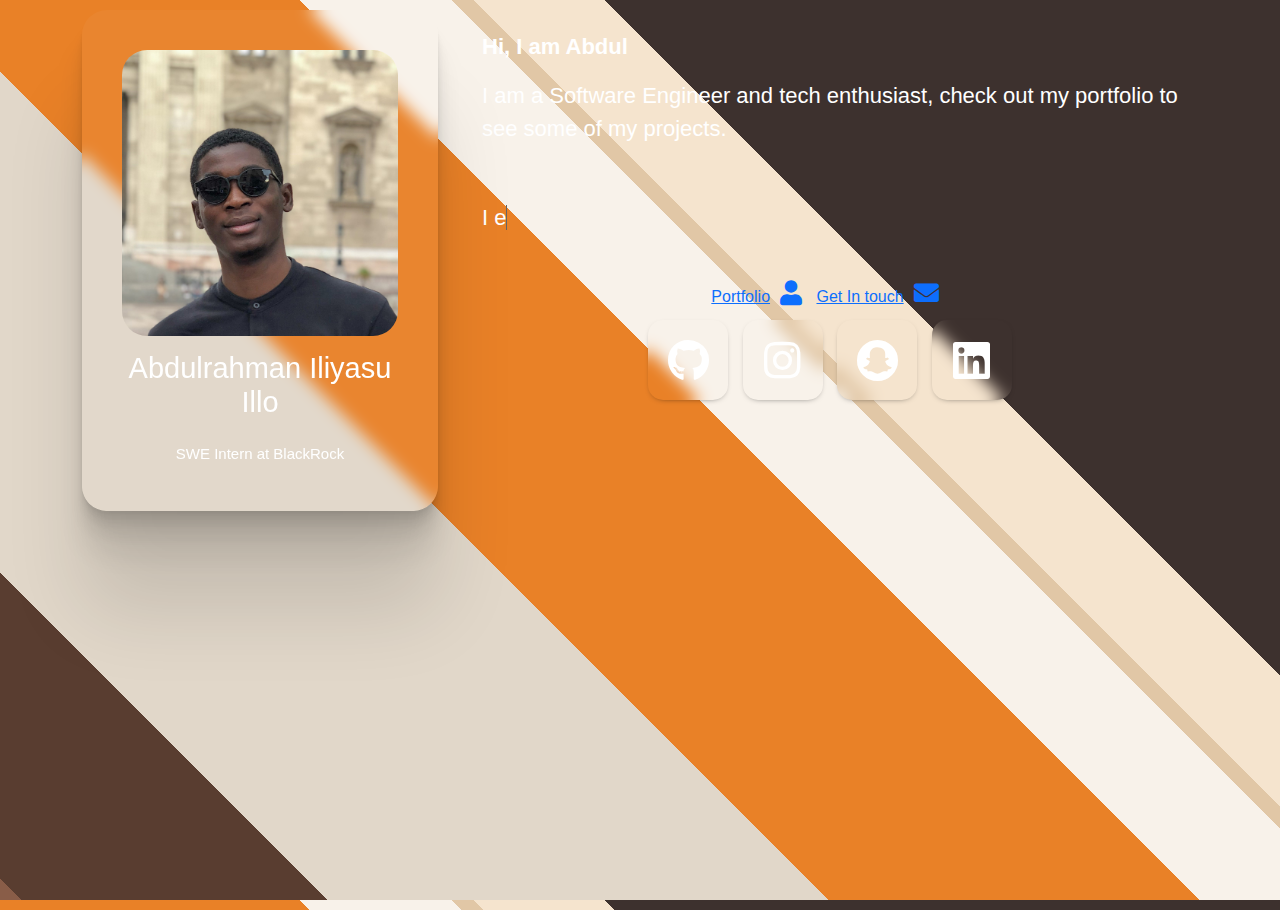
==== commit 14801b5e: "roll back #1" ====
--- a/index.html
+++ b/index.html
@@ -6,10 +6,9 @@
     <meta content="width=device-width, initial-scale=1.0, shrink-to-fit=no" name="viewport">
     <title>Abdulrahman Iliyasu - Personal</title>
     <meta content="Abdulrahman Iliyasu Illo personal webpage" name="description">
-    <meta name="keywords"
-        content="Iliasu, Iliyasu, Illo, Abdulrahman, Abdul-Illo, Abdulrahman-iliyasu, Abdulrahman-iliasu" />
+    <meta name="keywords" content="Iliasu, Iliyasu, Illo, Abdulrahman, Abdul-Illo, Abdulrahman-iliyasu, Abdulrahman-iliasu" />
     <!-- Socail Medai Tags -->
-
+         
     <meta property="og:description" content="Abdulrahman Iliyasu Illo Personal Site" />
     <meta property="og:url" content="abdulrahmaniliyasu.me" />
     <meta property="og:title" content="Abdulrahman Iliyasu Illo" />
@@ -27,91 +26,55 @@
     <link href="./fonts/ionicons.min.css" rel="stylesheet">
     <link href="./css/Navigation-Clean.css" rel="stylesheet">
     <link href="./css/styles.css" rel="stylesheet">
-    <link rel="stylesheet" href="https://cdnjs.cloudflare.com/ajax/libs/animate.css/4.1.1/animate.min.css" />
 </head>
 
 <body>
-    <div class="" style="height: 100%;">
-        <div class="container" style="height: 100%; display: flex; align-items: center; justify-content: center;">
-            <div class="card-lg long-shadow animate__animated">
-                <div class="row">
-                    <div class="col-sm">
-                        <h1 class="display-1 text-center full-name" style="margin: 15px 0;">
-                            Abdulrahman Iliyasu Illo</h1>
-                        <h1 class="display-1 text-center" style="font-size: 2px;color: transparent;">
-                            Abdulrahman Iliasu Illo</h1>
-                        <div class="" style="padding: 40px">
-                            <img class="img-fluid" src="./img/pt2.jpg" style="border-radius: 25px;" alt="my picture">
-                        </div>
-                        <h5 style="font-family:Verdana, Geneva, Tahoma, sans-serif; text-align: center">
-                            SWE Analyst at
-                            <a href="https://en.wikipedia.org/wiki/BlackRock" class="company-link">BlackRock</a>
-                        </h5>
-                    </div>
-                    <div class="col-sm">
-                        <div class="details">
-                            <p>Hi, I am Abdul</p>
-                            <p style="font-weight: 100">I am a Software Engineer and tech enthusiast, check out my
-                                portfolio
-                                to see some of my projects.</p>
-                        </div>
-                        <div class="text-animate-div details">
-                            <p style="font-weight: 300">
-                                <span class="txt-rotate" data-period='500'
-                                    data-rotate='[ "I enjoy building stuff.","I like creativity.", "I like Entrepreneurship.", "I love technology." ,"I want to be a Pilot."]'></span>
-                            </p>
-                        </div>
-                        <div class="contact">
-                            <div class="row">
-                                <div class="col-sm">
-                                    <div class="contact-button">
-                                        <a href="/portfolio" class="">
-                                            Portfolio<i class="fas fa-user-tie"></i>
-                                        </a>
-                                    </div>
-                                </div>
-                                <div class="col-sm">
-                                    <div class="contact-button">
-                                        <a href="mailto:abdulrahmaniliyasu86@gmail.com" class="">Get In touch<i
-                                                class="fas fa-envelope"></i></a>
-                                    </div>
-                                </div>
-                            </div>
-                            <div class="row">
-                                <div class="col-sm">
-                                    <div class="contact-button">
-                                        <a href="#">Creative<i class="fas fa-brush"></i></a>
-                                    </div>
-                                </div>
-                                <div class="col-sm">
-                                    <div class="contact-button">
-                                        <a href="#">Entrepreneur<i class="fas fa-briefcase"></i></a>
-                                    </div>
-                                </div>
-                            </div>
-                        </div>
-                        <div class="row">
-                            <div class="social-icons">
-                                <a href="https://www.linkedin.com/in/abdulrahman-illo-2100971ba/"><i
-                                        class="fab fa-linkedin"></i></a>
-                                <a href="https://www.github.com/retrx0" target="_blank"><i
-                                        class="fab fa-github"></i></a>
-                                <a href="https://www.instagram.com/abdul.illo.me"><i class="fab fa-instagram"></i></a>
-                                <a href="https://www.twitter.com/abdulrahmanill0"><i class="fab fa-twitter"></i></a>
-                                <a href="https://www.snapchat.com/add/abdul_rahmern"><i class="fab fa-snapchat"></i></a>
-                                <a href="https://www.discord.com/not_found"><i class="fab fa-discord"></i></a>
-                            </div>
-                        </div>
-                    </div>
-
+<div>
+    <div class="container">
+        <div class="row">
+            <div class="col-md-4">
+                <div class="glass long-shadow" style="padding: 40px">
+                    <img class="img-fluid" src="./img/pic-4-m.jpeg"
+                         style="border-radius: 25px;" alt="my picture">
+                    <h1 class="display-1 text-center"
+                        style="font-size: 29px;text-align: center;margin: 15px 0;">
+                        Abdulrahman Iliyasu Illo</h1>   
+                        <h1 class="display-1 text-center"
+                        style="font-size: 2px;color: transparent;">
+                        Abdulrahman Iliasu Illo</h1>
+                    <h5 style="font-size: 15px; font-weight: 300; text-align: center">SWE Intern at BlackRock</h5>
+                </div>
+            </div>
+            <div class="col-md-8">
+                <div class="details">
+                    <p style="font-weight: bold">Hi, I am Abdul</p>
+                    <p style="font-weight: 300">I am a Software Engineer and tech enthusiast, check out my portfolio to see some of my projects.</p>
+                </div>
+                <div class="text-animate-div details">
+                    <p style="font-weight: 300">
+                        <span
+                                class="txt-rotate"
+                                data-period='500'
+                                data-rotate='[ "I enjoy building stuff.","I like creativity.", "I like Entrepreneurship.", "I love technology." ,"I want to be a Pilot."]'></span>
+                    </p>
+                </div>
+                <div class="contact">
+                    <a href="/portfolio">Portfolio<i class="fas fa-user"></i></a>
+                    <a href="mailto:abdulrahmaniliyasu86@gmail.com">Get In touch<i class="fas fa-envelope"></i></a>
+                </div>
+                <div class="social-icons">
+                    <a href="https://www.github.com/retrx0" target="_blank"><i class="fab fa-github"></i></a>
+                    <a href="https://www.instagram.com/abdul.illo.me"><i class="fab fa-instagram"></i></a>
+                    <a href="https://www.snapchat.com/add/abdul_rahmern"><i class="fab fa-snapchat"></i></a>
+                    <a href="https://www.linkedin.com/in/abdulrahman-illo-2100971ba/"><i class="fab fa-linkedin"></i></a>
                 </div>
             </div>
         </div>
     </div>
-    <script src="./js/jquery.min.js"></script>
-    <script src="./js/bootstrap.min.js"></script>
-    <script src="./js/text-animation.js"></script>
-    <script src="./js/hover-3d-effect.js"></script>
+</div>
+<script src="./js/jquery.min.js"></script>
+<script src="./js/bootstrap.min.js"></script>
+<script src="./js/text-animation.js"></script>
 </body>
 
 </html>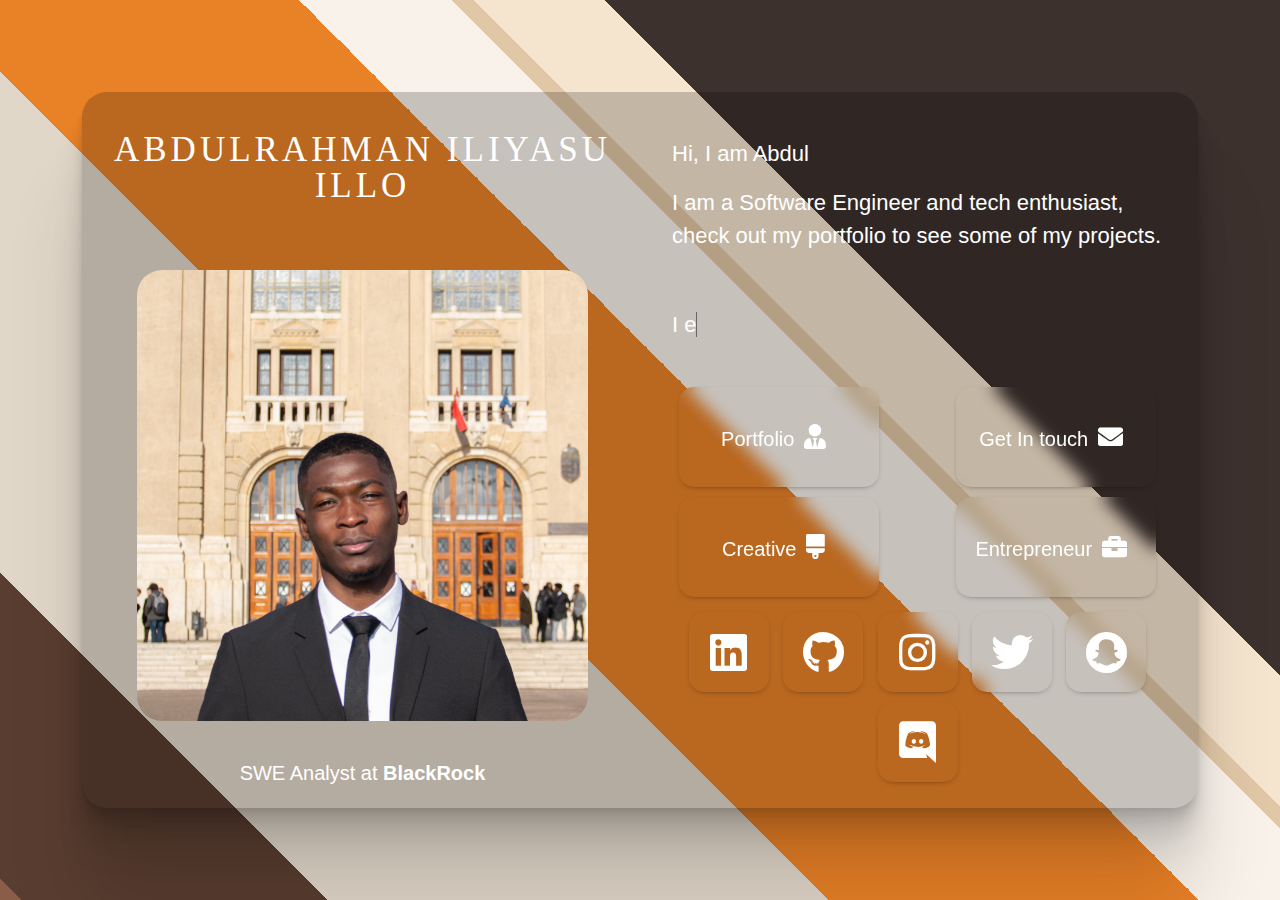
==== commit 6a52001e: "indx 2" ====
--- a/index.html
+++ b/index.html
@@ -6,9 +6,10 @@
     <meta content="width=device-width, initial-scale=1.0, shrink-to-fit=no" name="viewport">
     <title>Abdulrahman Iliyasu - Personal</title>
     <meta content="Abdulrahman Iliyasu Illo personal webpage" name="description">
-    <meta name="keywords" content="Iliasu, Iliyasu, Illo, Abdulrahman, Abdul-Illo, Abdulrahman-iliyasu, Abdulrahman-iliasu" />
+    <meta name="keywords"
+        content="Iliasu, Iliyasu, Illo, Abdulrahman, Abdul-Illo, Abdulrahman-iliyasu, Abdulrahman-iliasu" />
     <!-- Socail Medai Tags -->
-         
+
     <meta property="og:description" content="Abdulrahman Iliyasu Illo Personal Site" />
     <meta property="og:url" content="abdulrahmaniliyasu.me" />
     <meta property="og:title" content="Abdulrahman Iliyasu Illo" />
@@ -26,55 +27,91 @@
     <link href="./fonts/ionicons.min.css" rel="stylesheet">
     <link href="./css/Navigation-Clean.css" rel="stylesheet">
     <link href="./css/styles.css" rel="stylesheet">
+    <link rel="stylesheet" href="https://cdnjs.cloudflare.com/ajax/libs/animate.css/4.1.1/animate.min.css" />
 </head>
 
 <body>
-<div>
-    <div class="container">
-        <div class="row">
-            <div class="col-md-4">
-                <div class="glass long-shadow" style="padding: 40px">
-                    <img class="img-fluid" src="./img/pic-4-m.jpeg"
-                         style="border-radius: 25px;" alt="my picture">
-                    <h1 class="display-1 text-center"
-                        style="font-size: 29px;text-align: center;margin: 15px 0;">
-                        Abdulrahman Iliyasu Illo</h1>   
-                        <h1 class="display-1 text-center"
-                        style="font-size: 2px;color: transparent;">
-                        Abdulrahman Iliasu Illo</h1>
-                    <h5 style="font-size: 15px; font-weight: 300; text-align: center">SWE Intern at BlackRock</h5>
-                </div>
-            </div>
-            <div class="col-md-8">
-                <div class="details">
-                    <p style="font-weight: bold">Hi, I am Abdul</p>
-                    <p style="font-weight: 300">I am a Software Engineer and tech enthusiast, check out my portfolio to see some of my projects.</p>
-                </div>
-                <div class="text-animate-div details">
-                    <p style="font-weight: 300">
-                        <span
-                                class="txt-rotate"
-                                data-period='500'
-                                data-rotate='[ "I enjoy building stuff.","I like creativity.", "I like Entrepreneurship.", "I love technology." ,"I want to be a Pilot."]'></span>
-                    </p>
-                </div>
-                <div class="contact">
-                    <a href="/portfolio">Portfolio<i class="fas fa-user"></i></a>
-                    <a href="mailto:abdulrahmaniliyasu86@gmail.com">Get In touch<i class="fas fa-envelope"></i></a>
-                </div>
-                <div class="social-icons">
-                    <a href="https://www.github.com/retrx0" target="_blank"><i class="fab fa-github"></i></a>
-                    <a href="https://www.instagram.com/abdul.illo.me"><i class="fab fa-instagram"></i></a>
-                    <a href="https://www.snapchat.com/add/abdul_rahmern"><i class="fab fa-snapchat"></i></a>
-                    <a href="https://www.linkedin.com/in/abdulrahman-illo-2100971ba/"><i class="fab fa-linkedin"></i></a>
+    <div class="" style="height: 100%;">
+        <div class="container" style="height: 100%; display: flex; align-items: center; justify-content: center;">
+            <div class="card-lg long-shadow animate__animated">
+                <div class="row">
+                    <div class="col-sm">
+                        <h1 class="display-1 text-center full-name" style="margin: 15px 0;">
+                            Abdulrahman Iliyasu Illo</h1>
+                        <h1 class="display-1 text-center" style="font-size: 2px;color: transparent;">
+                            Abdulrahman Iliasu Illo</h1>
+                        <div class="" style="padding: 40px">
+                            <img class="img-fluid" src="./img/pt2.jpg" style="border-radius: 25px;" alt="my picture">
+                        </div>
+                        <h5 style="font-family:Verdana, Geneva, Tahoma, sans-serif; text-align: center">
+                            SWE Analyst at
+                            <a href="https://en.wikipedia.org/wiki/BlackRock" class="company-link">BlackRock</a>
+                        </h5>
+                    </div>
+                    <div class="col-sm">
+                        <div class="details">
+                            <p>Hi, I am Abdul</p>
+                            <p style="font-weight: 100">I am a Software Engineer and tech enthusiast, check out my
+                                portfolio
+                                to see some of my projects.</p>
+                        </div>
+                        <div class="text-animate-div details">
+                            <p style="font-weight: 300">
+                                <span class="txt-rotate" data-period='500'
+                                    data-rotate='[ "I enjoy building stuff.","I like creativity.", "I like Entrepreneurship.", "I love technology." ,"I want to be a Pilot."]'></span>
+                            </p>
+                        </div>
+                        <div class="contact">
+                            <div class="row">
+                                <div class="col-sm">
+                                    <div class="contact-button">
+                                        <a href="/portfolio" class="">
+                                            Portfolio<i class="fas fa-user-tie"></i>
+                                        </a>
+                                    </div>
+                                </div>
+                                <div class="col-sm">
+                                    <div class="contact-button">
+                                        <a href="mailto:abdulrahmaniliyasu86@gmail.com" class="">Get In touch<i
+                                                class="fas fa-envelope"></i></a>
+                                    </div>
+                                </div>
+                            </div>
+                            <div class="row">
+                                <div class="col-sm">
+                                    <div class="contact-button">
+                                        <a href="#">Creative<i class="fas fa-brush"></i></a>
+                                    </div>
+                                </div>
+                                <div class="col-sm">
+                                    <div class="contact-button">
+                                        <a href="#">Entrepreneur<i class="fas fa-briefcase"></i></a>
+                                    </div>
+                                </div>
+                            </div>
+                        </div>
+                        <div class="row">
+                            <div class="social-icons">
+                                <a href="https://www.linkedin.com/in/abdulrahman-illo-2100971ba/"><i
+                                        class="fab fa-linkedin"></i></a>
+                                <a href="https://www.github.com/retrx0" target="_blank"><i
+                                        class="fab fa-github"></i></a>
+                                <a href="https://www.instagram.com/abdul.illo.me"><i class="fab fa-instagram"></i></a>
+                                <a href="https://www.twitter.com/abdulrahmanill0"><i class="fab fa-twitter"></i></a>
+                                <a href="https://www.snapchat.com/add/abdul_rahmern"><i class="fab fa-snapchat"></i></a>
+                                <a href="https://www.discord.com/not_found"><i class="fab fa-discord"></i></a>
+                            </div>
+                        </div>
+                    </div>
+
                 </div>
             </div>
         </div>
     </div>
-</div>
-<script src="./js/jquery.min.js"></script>
-<script src="./js/bootstrap.min.js"></script>
-<script src="./js/text-animation.js"></script>
+    <script src="./js/jquery.min.js"></script>
+    <script src="./js/bootstrap.min.js"></script>
+    <script src="./js/text-animation.js"></script>
+    <script src="./js/hover-3d-effect.js"></script>
 </body>
 
 </html>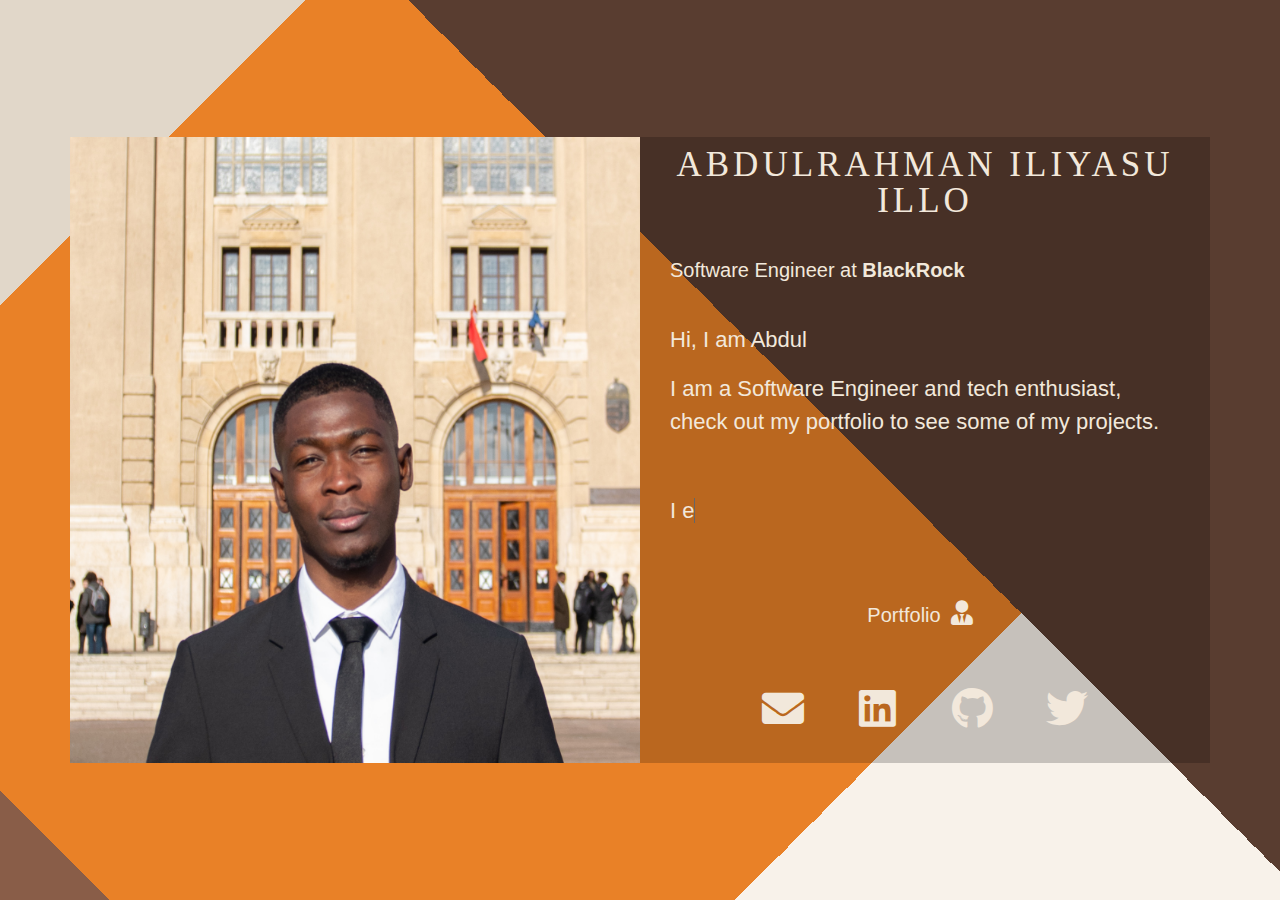
==== commit ded1ee2e: "fresh look" ====
--- a/index.html
+++ b/index.html
@@ -33,80 +33,61 @@
 <body>
     <div class="" style="height: 100%;">
         <div class="container" style="height: 100%; display: flex; align-items: center; justify-content: center;">
-            <div class="card-lg long-shadow animate__animated">
-                <div class="row">
-                    <div class="col-sm">
-                        <h1 class="display-1 text-center full-name" style="margin: 15px 0;">
-                            Abdulrahman Iliyasu Illo</h1>
-                        <h1 class="display-1 text-center" style="font-size: 2px;color: transparent;">
-                            Abdulrahman Iliasu Illo</h1>
-                        <div class="" style="padding: 40px">
-                            <img class="img-fluid" src="./img/pt2.jpg" style="border-radius: 25px;" alt="my picture">
-                        </div>
-                        <h5 style="font-family:Verdana, Geneva, Tahoma, sans-serif; text-align: center">
-                            SWE Analyst at
+            <div class="card-lg animate__animated">
+                <div class="row"">
+                    <div class=" col-sm-12 col-md-12 col-lg-6"
+                    style="padding:0px; display:flex;justify-content: center;align-items: center; overflow: hidden;">
+                    <img class="img-fluid" src="./img/pt2.jpg"
+                        style=" flex-shrink: 0; min-width: 100%; min-height: 100%;" alt="my picture">
+                </div>
+                <div class="col-sm-12 col-md-12 col-lg-6" style="background-color:#00000033; padding: 10px;">
+                    <h1 class="display-1 text-center full-name">
+                        Abdulrahman Iliyasu Illo</h1>
+                    <h1 class="display-1 text-center" style="font-size: 2px;color: transparent;">
+                        Abdulrahman Iliasu Illo</h1>
+
+                    <div class="details">
+                        <h5 style="font-family:Verdana, Geneva, Tahoma, sans-serif; text-align: left">
+                            Software Engineer at
                             <a href="https://en.wikipedia.org/wiki/BlackRock" class="company-link">BlackRock</a>
                         </h5>
+                        <br>
+                        <p>Hi, I am Abdul</p>
+                        <p style="font-weight: 100">I am a Software Engineer and tech enthusiast, check out my
+                            portfolio
+                            to see some of my projects.</p>
                     </div>
-                    <div class="col-sm">
-                        <div class="details">
-                            <p>Hi, I am Abdul</p>
-                            <p style="font-weight: 100">I am a Software Engineer and tech enthusiast, check out my
-                                portfolio
-                                to see some of my projects.</p>
-                        </div>
-                        <div class="text-animate-div details">
-                            <p style="font-weight: 300">
-                                <span class="txt-rotate" data-period='500'
-                                    data-rotate='[ "I enjoy building stuff.","I like creativity.", "I like Entrepreneurship.", "I love technology." ,"I want to be a Pilot."]'></span>
-                            </p>
-                        </div>
-                        <div class="contact">
-                            <div class="row">
-                                <div class="col-sm">
-                                    <div class="contact-button">
-                                        <a href="/portfolio" class="">
-                                            Portfolio<i class="fas fa-user-tie"></i>
-                                        </a>
-                                    </div>
-                                </div>
-                                <div class="col-sm">
-                                    <div class="contact-button">
-                                        <a href="mailto:abdulrahmaniliyasu86@gmail.com" class="">Get In touch<i
-                                                class="fas fa-envelope"></i></a>
-                                    </div>
-                                </div>
-                            </div>
-                            <div class="row">
-                                <div class="col-sm">
-                                    <div class="contact-button">
-                                        <a href="#">Creative<i class="fas fa-brush"></i></a>
-                                    </div>
-                                </div>
-                                <div class="col-sm">
-                                    <div class="contact-button">
-                                        <a href="#">Entrepreneur<i class="fas fa-briefcase"></i></a>
-                                    </div>
+                    <div class="text-animate-div details">
+                        <p style="font-weight: 300">
+                            <span class="txt-rotate" data-period='500'
+                                data-rotate='[ "I enjoy building stuff.","I like creativity.", "I like Entrepreneurship.", "I love technology." ,"I want to be a Pilot."]'></span>
+                        </p>
+                    </div>
+                    <div class="contact">
+                        <div class="row">
+                            <div class="col-sm">
+                                <div class="contact-button">
+                                    <a href="/portfolio" class="">
+                                        Portfolio<i class="fas fa-user-tie"></i>
+                                    </a>
                                 </div>
                             </div>
                         </div>
-                        <div class="row">
-                            <div class="social-icons">
-                                <a href="https://www.linkedin.com/in/abdulrahman-illo-2100971ba/"><i
-                                        class="fab fa-linkedin"></i></a>
-                                <a href="https://www.github.com/retrx0" target="_blank"><i
-                                        class="fab fa-github"></i></a>
-                                <a href="https://www.instagram.com/abdul.illo.me"><i class="fab fa-instagram"></i></a>
-                                <a href="https://www.twitter.com/abdulrahmanill0"><i class="fab fa-twitter"></i></a>
-                                <a href="https://www.snapchat.com/add/abdul_rahmern"><i class="fab fa-snapchat"></i></a>
-                                <a href="https://www.discord.com/not_found"><i class="fab fa-discord"></i></a>
-                            </div>
+                    </div>
+                    <div class="row">
+                        <div class="social-icons">
+                            <a href="mailto:abdulrahmaniliyasu86@gmail.com"><i class="fas fa-envelope"></i></a>
+                            <a href="https://www.linkedin.com/in/abdulrahman-iliyasu-illo-2100971ba"><i
+                                    class="fab fa-linkedin"></i></a>
+                            <a href="https://www.github.com/retrx0" target="_blank"><i class="fab fa-github"></i></a>
+                            <a href="https://www.twitter.com/abdulrahmanill0"><i class="fab fa-twitter"></i></a>
                         </div>
                     </div>
+                </div>
 
-                </div>
             </div>
         </div>
+    </div>
     </div>
     <script src="./js/jquery.min.js"></script>
     <script src="./js/bootstrap.min.js"></script>
--- a/css/styles.css
+++ b/css/styles.css
@@ -4,7 +4,7 @@
     padding-top: 5px !important;
     display: block !important;
   }
-  .col-sm{
+  .col-sm {
     margin-top: 10px;
   }
   .row {
@@ -22,7 +22,7 @@
   .full-name {
     font-size: 28px !important;
   }
-  .card-lg{
+  .card-lg {
     margin-top: auto !important;
     padding: 0 !important;
   }
@@ -42,7 +42,7 @@
 
 :root {
   /* --text: rgb(254, 139, 38); */
-  --text: #ffffff;
+  --text: #f2e8db;
   --accent: #000000;
 }
 
@@ -62,26 +62,47 @@
 
 body {
   color: var(--text);
+  /* background-image: linear-gradient(
+    45deg,
+    #895d48 0%,
+    #895d48 1%,
+    #593d30 1%,
+    #593d30 15%,
+    #e1d7c9 15%,
+    #e1d7c9 38%,
+    #e98127 38%,
+    #e98127 55%,
+    #f8f2ea 55%,
+    #f8f2ea 62%,
+    #e1c7a6 62%,
+    #e1c7a6 63%,
+    #f5e4ce 63%,
+    #f5e4ce 69%,
+    #3d312e 69%,
+    #3d312e 100%
+  ); */
+
   background-image: linear-gradient(
-    45deg,
-    rgb(137, 93, 72) 0%,
-    rgb(137, 93, 72) 1%,
-    rgb(89, 61, 48) 1%,
-    rgb(89, 61, 48) 15%,
-    rgb(225, 215, 201) 15%,
-    rgb(225, 215, 201) 38%,
-    rgb(233, 129, 39) 38%,
-    rgb(233, 129, 39) 55%,
-    rgb(248, 242, 234) 55%,
-    rgb(248, 242, 234) 62%,
-    rgb(225, 199, 166) 62%,
-    rgb(225, 199, 166) 63%,
-    rgb(245, 228, 206) 63%,
-    rgb(245, 228, 206) 69%,
-    rgb(61, 49, 46) 69%,
-    rgb(61, 49, 46) 100%
-  );
-
+      45deg,
+      rgb(137, 93, 72) 0%,
+      rgb(137, 93, 72) 5%,
+      transparent 5%,
+      transparent 38%,
+      transparent 38%,
+      transparent 60%,
+      rgb(89, 61, 48) 60%,
+      rgb(89, 61, 48) 100%
+    ),
+    linear-gradient(
+      135deg,
+      rgb(225, 215, 201) 0%,
+      rgb(225, 215, 201) 14%,
+      rgb(233, 129, 39) 14%,
+      rgb(233, 129, 39) 75%,
+      rgb(248, 242, 234) 75%,
+      rgb(248, 242, 234) 100%
+    ),
+    linear-gradient(90deg, rgb(225, 199, 166), rgb(225, 199, 166));
 }
 
 @keyframes gradient {
@@ -102,18 +123,16 @@
 }
 
 .long-shadow {
-  box-shadow: 0 2.8px 2.2px rgba(0, 0, 0, 0.034),
-    0 6.7px 5.3px rgba(0, 0, 0, 0.048), 0 12.5px 10px rgba(0, 0, 0, 0.06),
-    0 22.3px 17.9px rgba(0, 0, 0, 0.072), 0 41.8px 33.4px rgba(0, 0, 0, 0.086),
-    0 100px 80px rgba(0, 0, 0, 0.12);
+  box-shadow: 0 2.8px 2.2px rgba(0, 0, 0, 0.034), 0 6.7px 5.3px rgba(0, 0, 0, 0.048), 0 12.5px 10px rgba(0, 0, 0, 0.06),
+    0 22.3px 17.9px rgba(0, 0, 0, 0.072), 0 41.8px 33.4px rgba(0, 0, 0, 0.086), 0 100px 80px rgba(0, 0, 0, 0.12);
 }
 
 .shadow-sm {
   box-shadow: 0 2px 7px -5px #000000;
 }
 
-.row{
-  margin-top: 10px;
+.row {
+  /* margin-top: 10px; */
 }
 
 .glass {
@@ -128,9 +147,11 @@
 }
 
 .card-lg {
-  border-radius: 25px;
-  background-color: #00000033;
-  padding: 15px;
+  border-radius: 10px;
+  /* background-color: #00000033; */
+  /* padding: 15px; */
+  /* box-shadow:  20px 20px 60px #bebebe,
+             -20px -20px 60px #ffffff; */
 }
 
 .full-name {
@@ -146,14 +167,14 @@
 /*Contact*/
 .contact-button {
   color: var(--text);
-  border-radius: 15px;
+  border-radius: 10px;
   vertical-align: middle;
   text-align: center;
   padding: 0px;
   margin: auto;
   font-size: 20px;
-  backdrop-filter: blur(8px);
-  -webkit-backdrop-filter: blur(8px);
+  /* backdrop-filter: blur(8px);
+  -webkit-backdrop-filter: blur(8px); */
   width: 200px;
   height: 100px;
   line-height: 100px;
@@ -163,7 +184,6 @@
   text-decoration: none;
   color: var(--text);
   vertical-align: middle;
-
 }
 
 .contact i {
@@ -171,7 +191,7 @@
   padding: 10px;
 }
 
-.company-link{
+.company-link {
   text-decoration: none;
   font-weight: 600;
   color: var(--text);
@@ -199,18 +219,16 @@
   margin: 5px;
   width: 80px;
   height: 80px;
-  border-radius: 15px;
+  border-radius: 10px;
   text-align: center;
   line-height: 80px;
-  backdrop-filter: blur(8px);
-  -webkit-backdrop-filter: blur(8px);
 }
 
 .social-icons a i,
 .contact-button {
   transition-delay: 0ms;
   transition-duration: 0.15s !important;
-  box-shadow: 0 2px 7px -5px #000000;
+  /* box-shadow: 0 2px 7px -5px #000000; */
   /* box-shadow: 0 3px 4px rgba(140, 149, 159, 0.15); */
 }
 
@@ -218,11 +236,9 @@
 .contact-button:hover {
   color: var(--text);
   transform: scale(1.05);
-  box-shadow: 0 2.8px 2.2px rgba(0, 0, 0, 0.034),
-    0 6.7px 5.3px rgba(0, 0, 0, 0.048), 0 12.5px 10px rgba(0, 0, 0, 0.06),
-    0 22.3px 17.9px rgba(0, 0, 0, 0.072), 0 41.8px 33.4px rgba(0, 0, 0, 0.086),
-    0 100px 80px rgba(0, 0, 0, 0.12);
-  border-radius: 20px;
+  box-shadow: 0 2.8px 2.2px rgba(0, 0, 0, 0.034), 0 6.7px 5.3px rgba(0, 0, 0, 0.048), 0 12.5px 10px rgba(0, 0, 0, 0.06),
+    0 22.3px 17.9px rgba(0, 0, 0, 0.072), 0 41.8px 33.4px rgba(0, 0, 0, 0.086), 0 100px 80px rgba(0, 0, 0, 0.12);
+  border-radius: 10px;
   background: rgba(255, 255, 255, 0.04);
   backdrop-filter: blur(10px);
   -webkit-backdrop-filter: blur(10px);
@@ -237,8 +253,7 @@
 
 /* Animation */
 .text-animate {
-  animation: animated-text 2s steps(19, end) 1s 1 normal both,
-    animated-cursor 600ms steps(19, end) infinite;
+  animation: animated-text 2s steps(19, end) 1s 1 normal both, animated-cursor 600ms steps(19, end) infinite;
 }
 
 /* text animation */
@@ -262,7 +277,7 @@
 }
 
 .animate__animated.animate__fadeIn {
-  --animate-duration: .5s;
+  --animate-duration: 0.5s;
 }
 
 /* Hover Animation */
